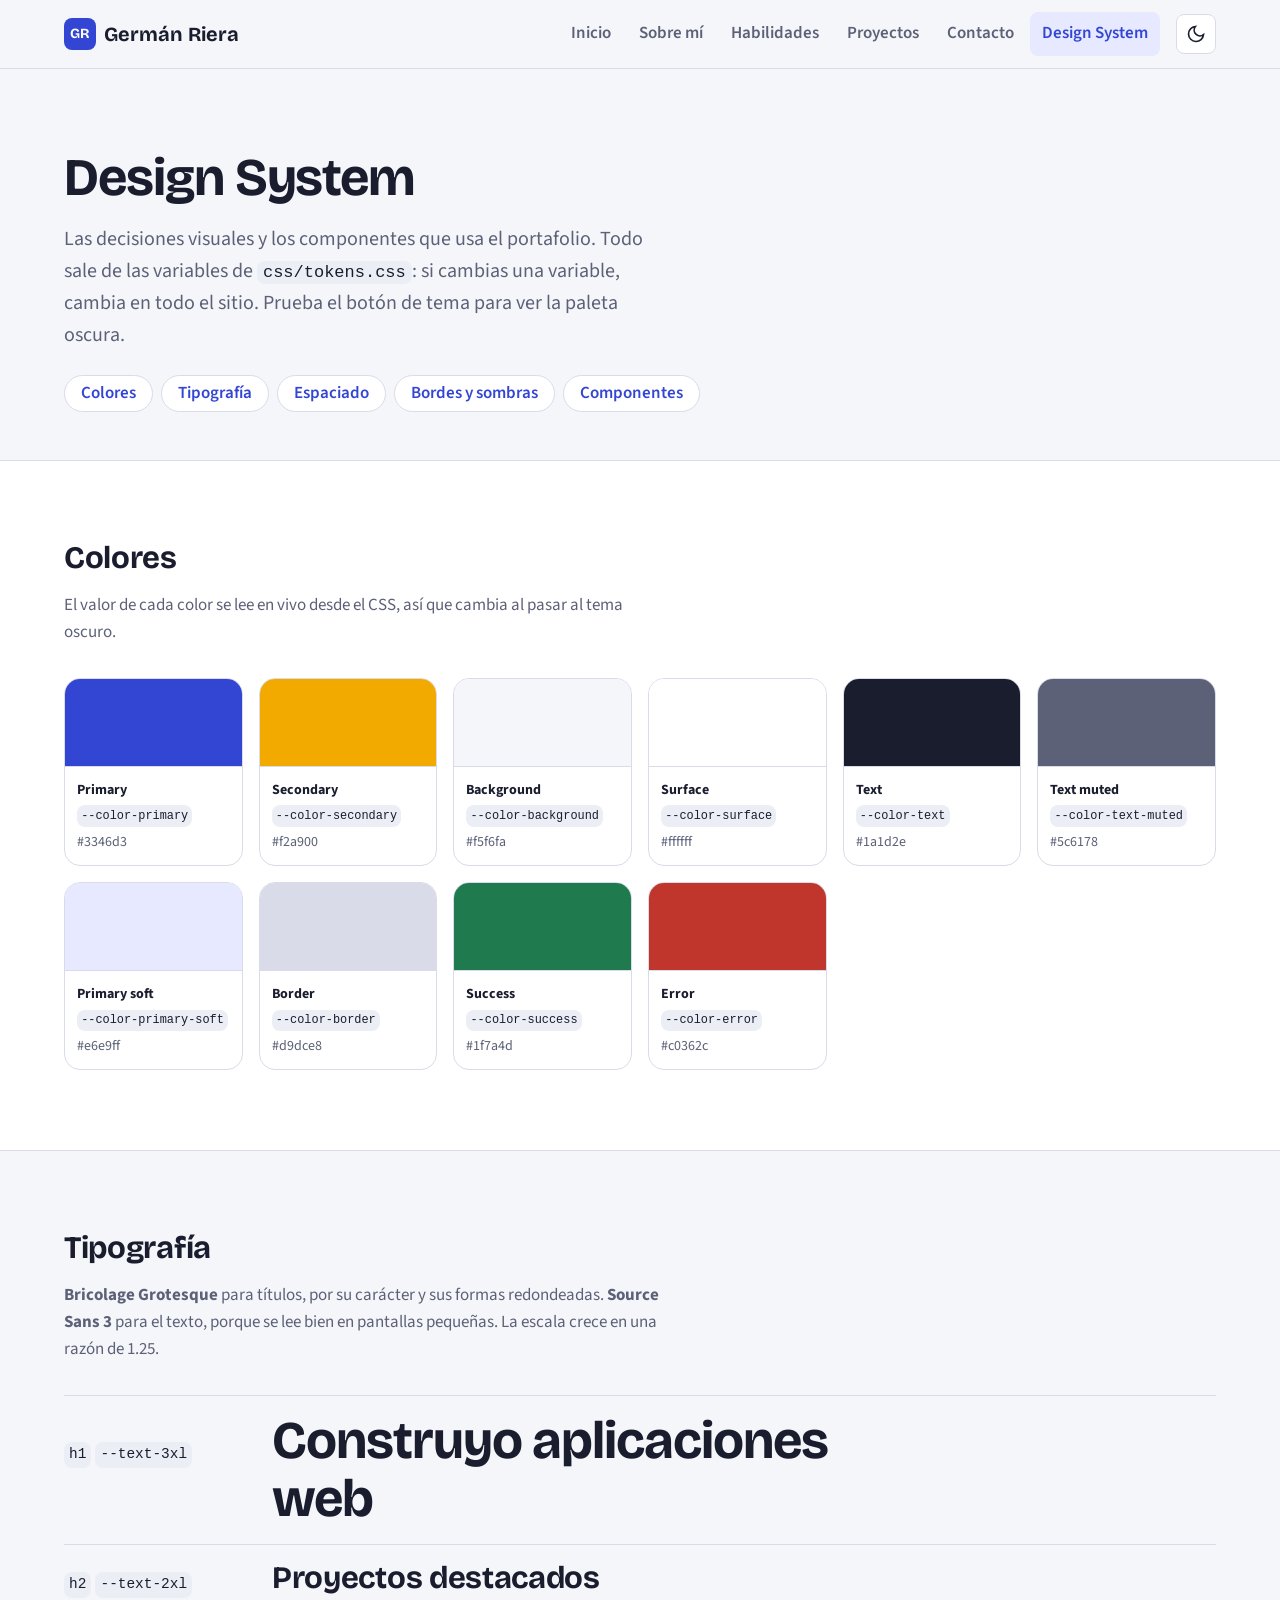
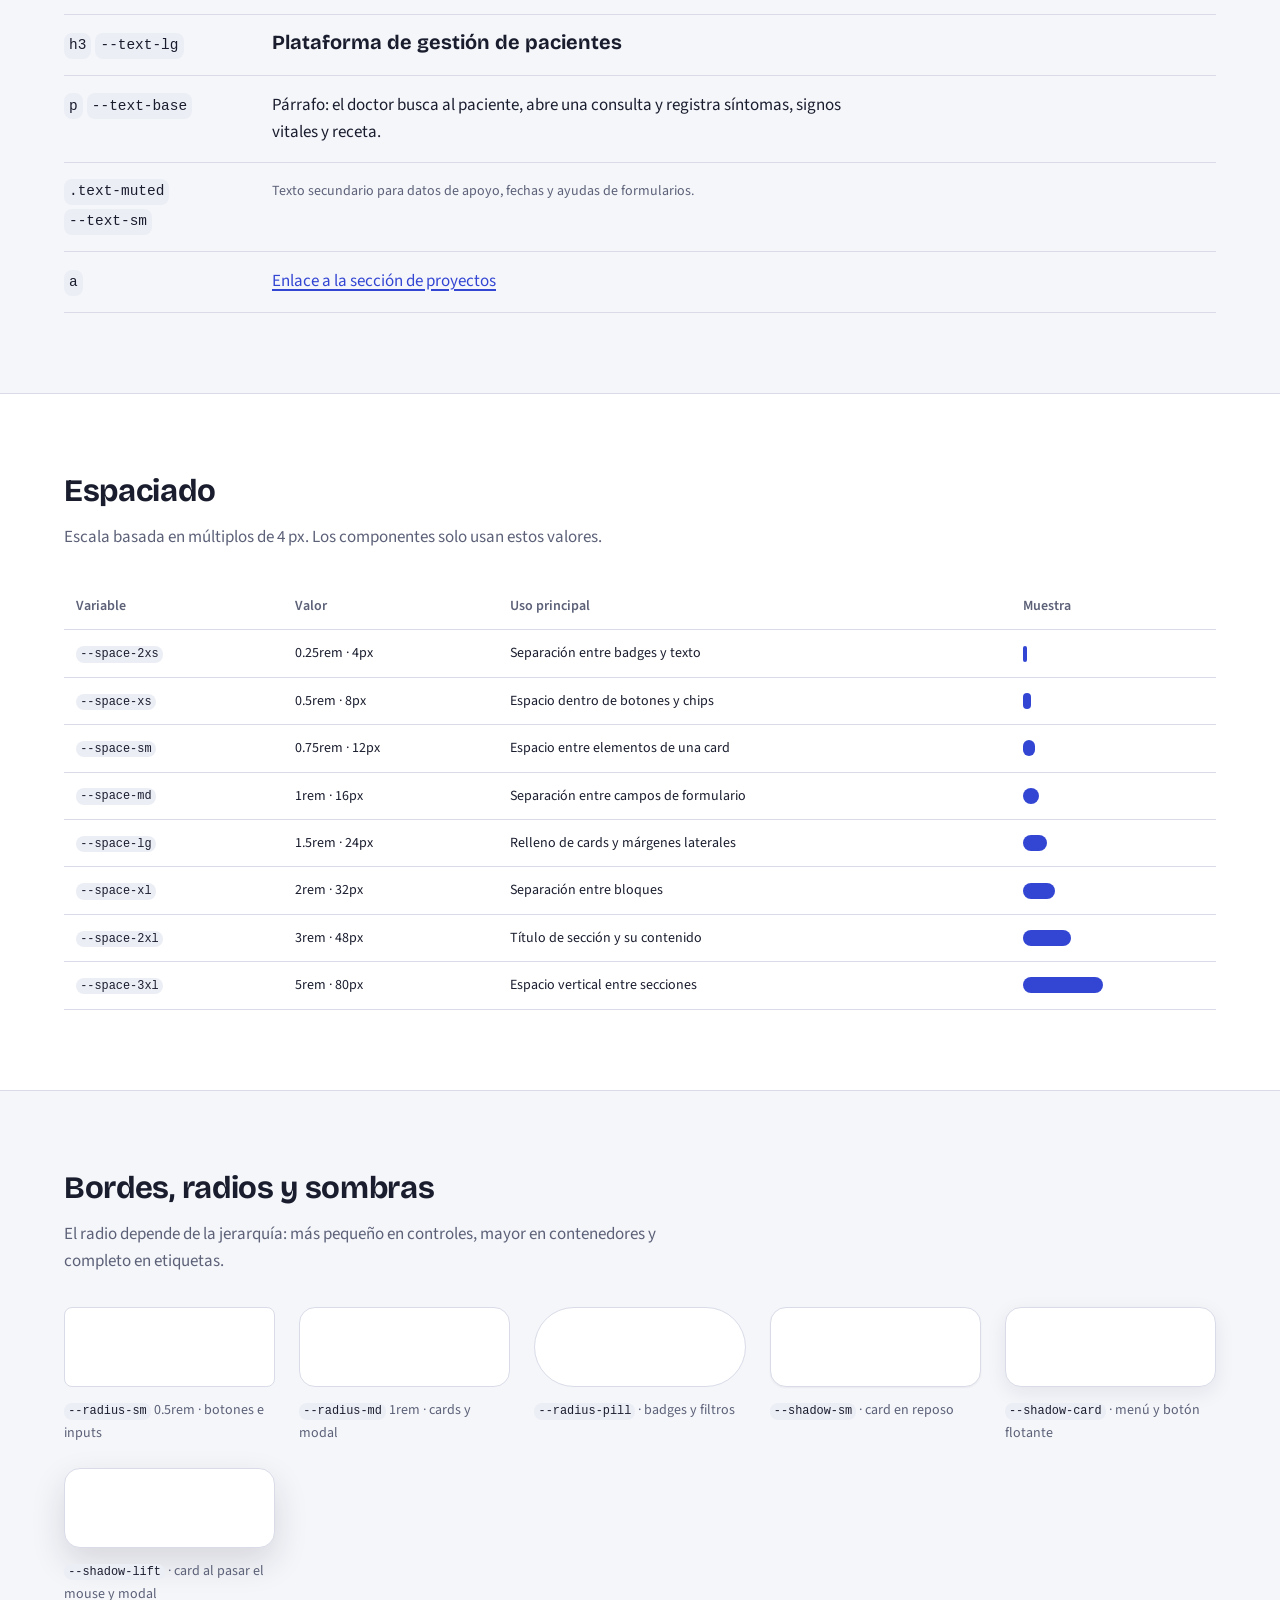
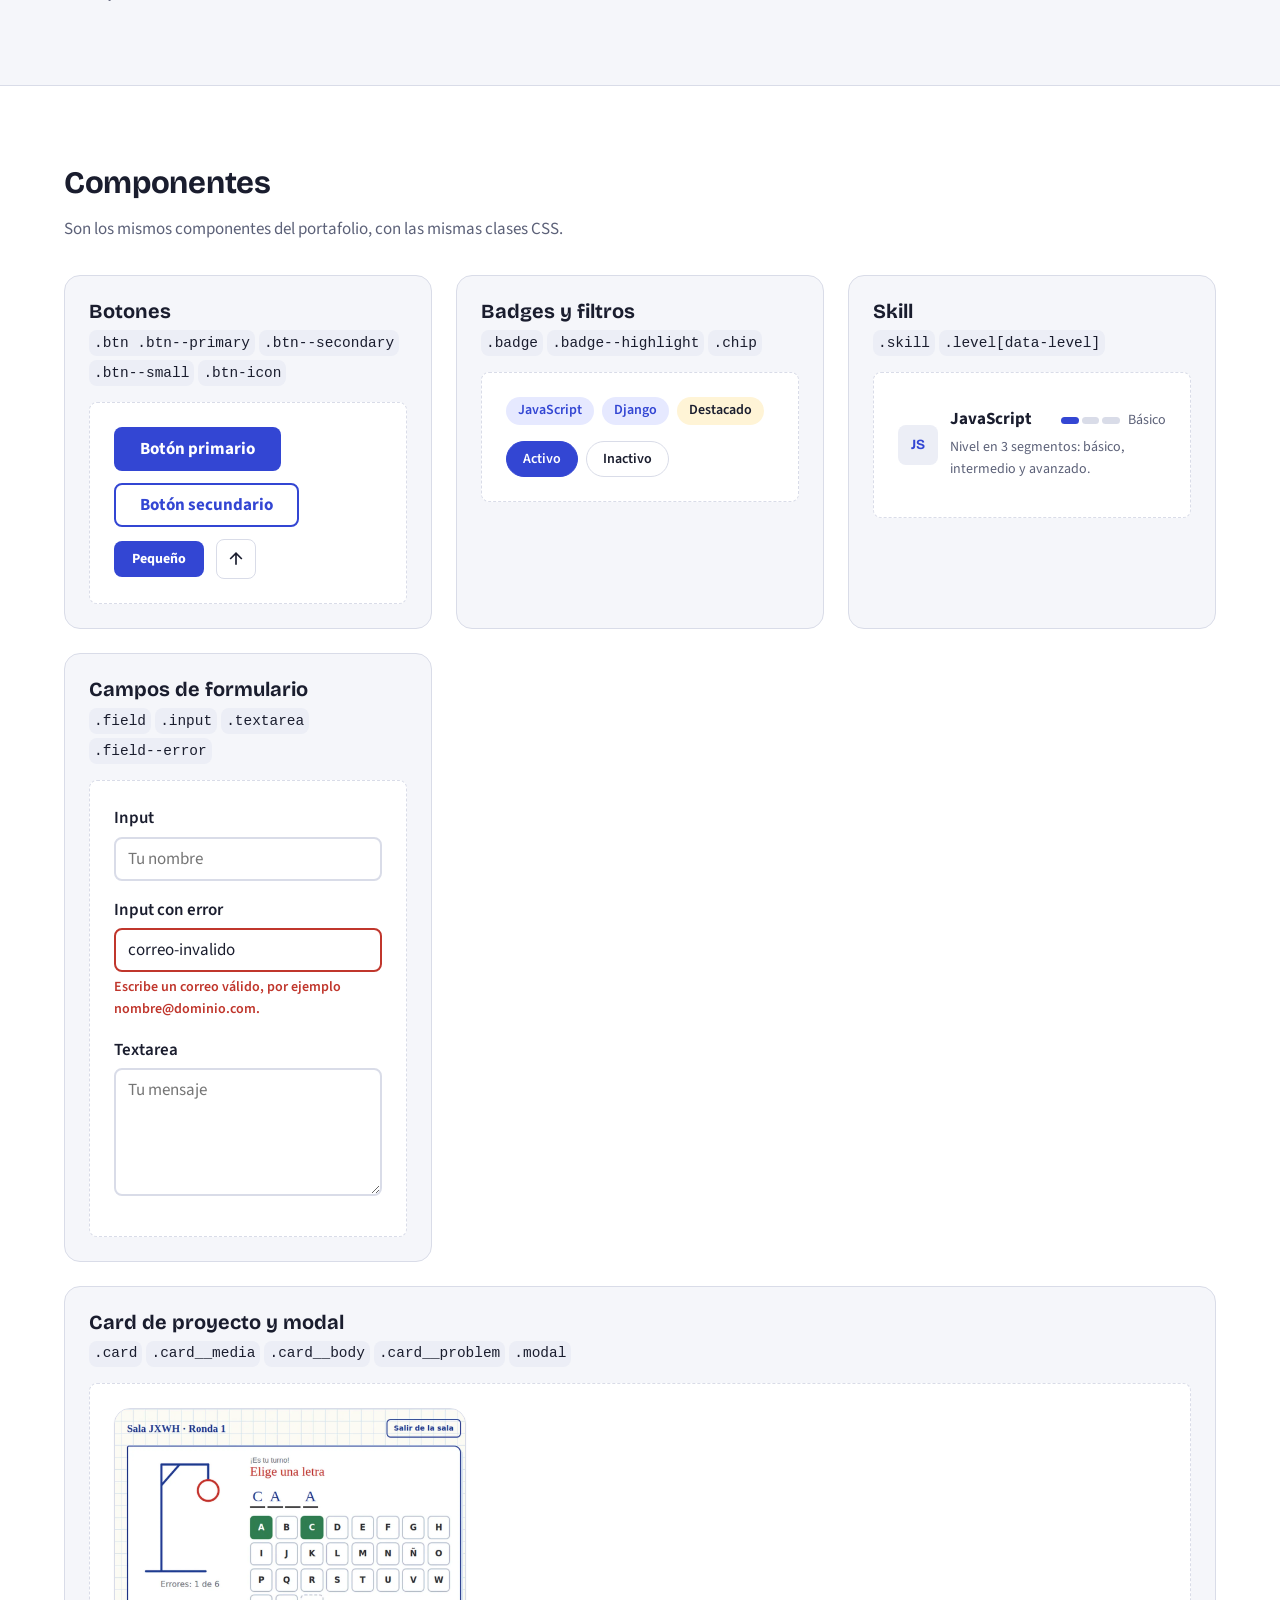
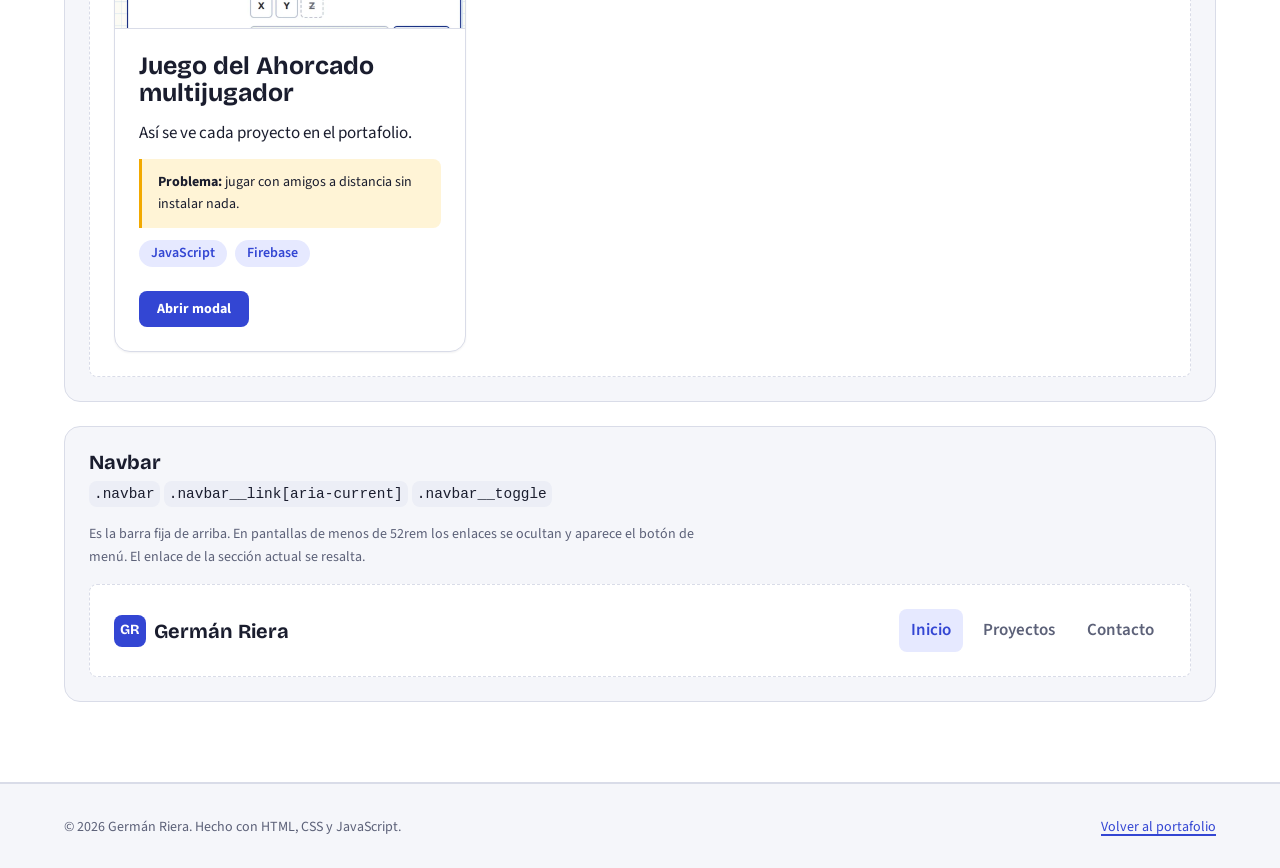
==== design-system.html @ fd22d2c4 "Sube la primera versión del portafolio" ====
<!DOCTYPE html>
<html lang="es">
<head>
  <meta charset="UTF-8">
  <meta name="viewport" content="width=device-width, initial-scale=1">
  <title>Design System · Germán Riera</title>
  <meta name="description" content="Colores, tipografía, espaciados y componentes reutilizables del portafolio de Germán Riera.">
  <link rel="icon" href="assets/img/favicon.svg" type="image/svg+xml">

  <link rel="preconnect" href="https://fonts.googleapis.com">
  <link rel="preconnect" href="https://fonts.gstatic.com" crossorigin>
  <link href="https://fonts.googleapis.com/css2?family=Bricolage+Grotesque:opsz,wght@12..96,600;12..96,700&family=Source+Sans+3:wght@400;600;700&display=swap" rel="stylesheet">

  <link rel="stylesheet" href="css/tokens.css">
  <link rel="stylesheet" href="css/base.css">
  <link rel="stylesheet" href="css/components.css">
  <link rel="stylesheet" href="css/layout.css">
  <link rel="stylesheet" href="css/design-system.css">

  <script src="js/tema-inicial.js"></script>
  <script src="js/tema.js" defer></script>
  <script src="js/navegacion.js" defer></script>
  <script src="js/proyectos.js" defer></script>
  <script src="js/design-system.js" defer></script>
</head>
<body>
  <a class="skip-link" href="#contenido">Saltar al contenido</a>

  <header class="navbar">
    <nav class="navbar__inner container" aria-label="Principal">
      <a class="navbar__brand" href="index.html">
        <span class="navbar__brand-mark" aria-hidden="true">GR</span>
        Germán Riera
      </a>

      <ul class="navbar__links" id="menu-principal">
        <li><a class="navbar__link" href="index.html#inicio">Inicio</a></li>
        <li><a class="navbar__link" href="index.html#sobre-mi">Sobre mí</a></li>
        <li><a class="navbar__link" href="index.html#habilidades">Habilidades</a></li>
        <li><a class="navbar__link" href="index.html#proyectos">Proyectos</a></li>
        <li><a class="navbar__link" href="index.html#contacto">Contacto</a></li>
        <li><a class="navbar__link" href="design-system.html" aria-current="page">Design System</a></li>
      </ul>

      <button class="btn-icon theme-toggle" type="button" aria-label="Cambiar a tema oscuro" data-theme-toggle>
        <svg class="icon-moon" viewBox="0 0 24 24" fill="none" stroke="currentColor" stroke-width="2" aria-hidden="true"><path d="M21 12.8A9 9 0 1 1 11.2 3a7 7 0 0 0 9.8 9.8z"/></svg>
        <svg class="icon-sun" viewBox="0 0 24 24" fill="none" stroke="currentColor" stroke-width="2" aria-hidden="true"><circle cx="12" cy="12" r="4"/><path d="M12 2v2M12 20v2M4.9 4.9l1.4 1.4M17.7 17.7l1.4 1.4M2 12h2M20 12h2M4.9 19.1l1.4-1.4M17.7 6.3l1.4-1.4"/></svg>
      </button>

      <button class="btn-icon navbar__toggle" type="button" aria-label="Abrir menú" aria-expanded="false" aria-controls="menu-principal" data-menu-toggle>
        <svg viewBox="0 0 24 24" fill="none" stroke="currentColor" stroke-width="2" aria-hidden="true"><path d="M4 7h16M4 12h16M4 17h16"/></svg>
      </button>
    </nav>
  </header>

  <main id="contenido">
    <section class="section ds-intro" aria-labelledby="titulo-ds">
      <div class="container">
        <h1 id="titulo-ds">Design System</h1>
        <p class="hero__intro">
          Las decisiones visuales y los componentes que usa el portafolio. Todo sale de las
          variables de <code>css/tokens.css</code>: si cambias una variable, cambia en todo el sitio.
          Prueba el botón de tema para ver la paleta oscura.
        </p>
        <nav class="ds-toc" aria-label="Contenido de esta página">
          <a href="#colores">Colores</a>
          <a href="#tipografia">Tipografía</a>
          <a href="#espaciado">Espaciado</a>
          <a href="#bordes">Bordes y sombras</a>
          <a href="#componentes">Componentes</a>
        </nav>
      </div>
    </section>

    <!-- ================= Colores ================= -->
    <section class="section section--alt" id="colores" aria-labelledby="titulo-colores">
      <div class="container">
        <h2 id="titulo-colores">Colores</h2>
        <p class="text-muted">El valor de cada color se lee en vivo desde el CSS, así que cambia al pasar al tema oscuro.</p>

        <div class="swatches">
          <figure class="swatch"><div class="swatch__color" style="--swatch: var(--color-primary)"></div>
            <figcaption><strong>Primary</strong><code>--color-primary</code><span data-token="--color-primary">#3346d3</span></figcaption></figure>
          <figure class="swatch"><div class="swatch__color" style="--swatch: var(--color-secondary)"></div>
            <figcaption><strong>Secondary</strong><code>--color-secondary</code><span data-token="--color-secondary">#f2a900</span></figcaption></figure>
          <figure class="swatch"><div class="swatch__color" style="--swatch: var(--color-background)"></div>
            <figcaption><strong>Background</strong><code>--color-background</code><span data-token="--color-background">#f5f6fa</span></figcaption></figure>
          <figure class="swatch"><div class="swatch__color" style="--swatch: var(--color-surface)"></div>
            <figcaption><strong>Surface</strong><code>--color-surface</code><span data-token="--color-surface">#ffffff</span></figcaption></figure>
          <figure class="swatch"><div class="swatch__color" style="--swatch: var(--color-text)"></div>
            <figcaption><strong>Text</strong><code>--color-text</code><span data-token="--color-text">#1a1d2e</span></figcaption></figure>
          <figure class="swatch"><div class="swatch__color" style="--swatch: var(--color-text-muted)"></div>
            <figcaption><strong>Text muted</strong><code>--color-text-muted</code><span data-token="--color-text-muted">#5c6178</span></figcaption></figure>
          <figure class="swatch"><div class="swatch__color" style="--swatch: var(--color-primary-soft)"></div>
            <figcaption><strong>Primary soft</strong><code>--color-primary-soft</code><span data-token="--color-primary-soft">#e6e9ff</span></figcaption></figure>
          <figure class="swatch"><div class="swatch__color" style="--swatch: var(--color-border)"></div>
            <figcaption><strong>Border</strong><code>--color-border</code><span data-token="--color-border">#d9dce8</span></figcaption></figure>
          <figure class="swatch"><div class="swatch__color" style="--swatch: var(--color-success)"></div>
            <figcaption><strong>Success</strong><code>--color-success</code><span data-token="--color-success">#1f7a4d</span></figcaption></figure>
          <figure class="swatch"><div class="swatch__color" style="--swatch: var(--color-error)"></div>
            <figcaption><strong>Error</strong><code>--color-error</code><span data-token="--color-error">#c0362c</span></figcaption></figure>
        </div>
      </div>
    </section>

    <!-- ================= Tipografía ================= -->
    <section class="section" id="tipografia" aria-labelledby="titulo-tipografia">
      <div class="container">
        <h2 id="titulo-tipografia">Tipografía</h2>
        <p class="text-muted">
          <strong>Bricolage Grotesque</strong> para títulos, por su carácter y sus formas redondeadas.
          <strong>Source Sans 3</strong> para el texto, porque se lee bien en pantallas pequeñas.
          La escala crece en una razón de 1.25.
        </p>

        <div class="type-specimens">
          <div class="type-row">
            <span class="type-row__meta"><code>h1</code> <code>--text-3xl</code></span>
            <p class="type-sample type-sample--h1">Construyo aplicaciones web</p>
          </div>
          <div class="type-row">
            <span class="type-row__meta"><code>h2</code> <code>--text-2xl</code></span>
            <p class="type-sample type-sample--h2">Proyectos destacados</p>
          </div>
          <div class="type-row">
            <span class="type-row__meta"><code>h3</code> <code>--text-lg</code></span>
            <p class="type-sample type-sample--h3">Plataforma de gestión de pacientes</p>
          </div>
          <div class="type-row">
            <span class="type-row__meta"><code>p</code> <code>--text-base</code></span>
            <p>Párrafo: el doctor busca al paciente, abre una consulta y registra síntomas, signos vitales y receta.</p>
          </div>
          <div class="type-row">
            <span class="type-row__meta"><code>.text-muted</code> <code>--text-sm</code></span>
            <p class="text-muted text-small">Texto secundario para datos de apoyo, fechas y ayudas de formularios.</p>
          </div>
          <div class="type-row">
            <span class="type-row__meta"><code>a</code></span>
            <p><a href="index.html#proyectos">Enlace a la sección de proyectos</a></p>
          </div>
        </div>
      </div>
    </section>

    <!-- ================= Espaciado ================= -->
    <section class="section section--alt" id="espaciado" aria-labelledby="titulo-espaciado">
      <div class="container">
        <h2 id="titulo-espaciado">Espaciado</h2>
        <p class="text-muted">Escala basada en múltiplos de 4 px. Los componentes solo usan estos valores.</p>

        <table class="space-table">
          <caption class="sr-only">Escala de espaciados</caption>
          <thead>
            <tr><th scope="col">Variable</th><th scope="col">Valor</th><th scope="col">Uso principal</th><th scope="col">Muestra</th></tr>
          </thead>
          <tbody>
            <tr><td><code>--space-2xs</code></td><td>0.25rem · 4px</td><td>Separación entre badges y texto</td><td><span class="space-bar" style="--size: var(--space-2xs)"></span></td></tr>
            <tr><td><code>--space-xs</code></td><td>0.5rem · 8px</td><td>Espacio dentro de botones y chips</td><td><span class="space-bar" style="--size: var(--space-xs)"></span></td></tr>
            <tr><td><code>--space-sm</code></td><td>0.75rem · 12px</td><td>Espacio entre elementos de una card</td><td><span class="space-bar" style="--size: var(--space-sm)"></span></td></tr>
            <tr><td><code>--space-md</code></td><td>1rem · 16px</td><td>Separación entre campos de formulario</td><td><span class="space-bar" style="--size: var(--space-md)"></span></td></tr>
            <tr><td><code>--space-lg</code></td><td>1.5rem · 24px</td><td>Relleno de cards y márgenes laterales</td><td><span class="space-bar" style="--size: var(--space-lg)"></span></td></tr>
            <tr><td><code>--space-xl</code></td><td>2rem · 32px</td><td>Separación entre bloques</td><td><span class="space-bar" style="--size: var(--space-xl)"></span></td></tr>
            <tr><td><code>--space-2xl</code></td><td>3rem · 48px</td><td>Título de sección y su contenido</td><td><span class="space-bar" style="--size: var(--space-2xl)"></span></td></tr>
            <tr><td><code>--space-3xl</code></td><td>5rem · 80px</td><td>Espacio vertical entre secciones</td><td><span class="space-bar" style="--size: var(--space-3xl)"></span></td></tr>
          </tbody>
        </table>
      </div>
    </section>

    <!-- ================= Bordes y sombras ================= -->
    <section class="section" id="bordes" aria-labelledby="titulo-bordes">
      <div class="container">
        <h2 id="titulo-bordes">Bordes, radios y sombras</h2>
        <p class="text-muted">El radio depende de la jerarquía: más pequeño en controles, mayor en contenedores y completo en etiquetas.</p>
        <div class="token-demos">
          <figure class="token-demo"><div class="token-demo__box" style="border-radius: var(--radius-sm)"></div><figcaption><code>--radius-sm</code> 0.5rem · botones e inputs</figcaption></figure>
          <figure class="token-demo"><div class="token-demo__box" style="border-radius: var(--radius-md)"></div><figcaption><code>--radius-md</code> 1rem · cards y modal</figcaption></figure>
          <figure class="token-demo"><div class="token-demo__box" style="border-radius: var(--radius-pill)"></div><figcaption><code>--radius-pill</code> · badges y filtros</figcaption></figure>
          <figure class="token-demo"><div class="token-demo__box" style="box-shadow: var(--shadow-sm)"></div><figcaption><code>--shadow-sm</code> · card en reposo</figcaption></figure>
          <figure class="token-demo"><div class="token-demo__box" style="box-shadow: var(--shadow-card)"></div><figcaption><code>--shadow-card</code> · menú y botón flotante</figcaption></figure>
          <figure class="token-demo"><div class="token-demo__box" style="box-shadow: var(--shadow-lift)"></div><figcaption><code>--shadow-lift</code> · card al pasar el mouse y modal</figcaption></figure>
        </div>
      </div>
    </section>

    <!-- ================= Componentes ================= -->
    <section class="section section--alt" id="componentes" aria-labelledby="titulo-componentes">
      <div class="container">
        <h2 id="titulo-componentes">Componentes</h2>
        <p class="text-muted">Son los mismos componentes del portafolio, con las mismas clases CSS.</p>

        <div class="component-grid">
          <article class="component">
            <h3>Botones</h3>
            <p class="component__classes"><code>.btn .btn--primary</code> <code>.btn--secondary</code> <code>.btn--small</code> <code>.btn-icon</code></p>
            <div class="component__demo row-demo">
              <button class="btn btn--primary" type="button">Botón primario</button>
              <button class="btn btn--secondary" type="button">Botón secundario</button>
              <button class="btn btn--primary btn--small" type="button">Pequeño</button>
              <button class="btn-icon" type="button" aria-label="Botón de ícono de ejemplo">
                <svg viewBox="0 0 24 24" fill="none" stroke="currentColor" stroke-width="2" aria-hidden="true"><path d="M12 19V5M5 12l7-7 7 7"/></svg>
              </button>
            </div>
          </article>

          <article class="component">
            <h3>Badges y filtros</h3>
            <p class="component__classes"><code>.badge</code> <code>.badge--highlight</code> <code>.chip</code></p>
            <div class="component__demo">
              <ul class="badge-list">
                <li class="badge">JavaScript</li>
                <li class="badge">Django</li>
                <li class="badge badge--highlight">Destacado</li>
              </ul>
              <div class="filters ds-filters">
                <button class="chip" type="button" aria-pressed="true">Activo</button>
                <button class="chip" type="button" aria-pressed="false">Inactivo</button>
              </div>
            </div>
          </article>

          <article class="component">
            <h3>Skill</h3>
            <p class="component__classes"><code>.skill</code> <code>.level[data-level]</code></p>
            <div class="component__demo">
              <ul class="skills__list">
                <li class="skill">
                  <span class="skill__icon" aria-hidden="true">JS</span>
                  <div class="skill__header">
                    <h4 class="skill__name">JavaScript</h4>
                    <span class="level" data-level="1"><span class="level__bar" aria-hidden="true"><span></span><span></span><span></span></span>Básico</span>
                  </div>
                  <p class="skill__description">Nivel en 3 segmentos: básico, intermedio y avanzado.</p>
                </li>
              </ul>
            </div>
          </article>

          <article class="component">
            <h3>Campos de formulario</h3>
            <p class="component__classes"><code>.field</code> <code>.input</code> <code>.textarea</code> <code>.field--error</code></p>
            <div class="component__demo">
              <div class="field">
                <label class="field__label" for="demo-input">Input</label>
                <input class="input" id="demo-input" type="text" placeholder="Tu nombre">
              </div>
              <div class="field field--error">
                <label class="field__label" for="demo-error">Input con error</label>
                <input class="input" id="demo-error" type="email" value="correo-invalido" aria-invalid="true" aria-describedby="demo-error-msg">
                <span class="field__error" id="demo-error-msg">Escribe un correo válido, por ejemplo nombre@dominio.com.</span>
              </div>
              <div class="field">
                <label class="field__label" for="demo-textarea">Textarea</label>
                <textarea class="textarea" id="demo-textarea" placeholder="Tu mensaje"></textarea>
              </div>
            </div>
          </article>

          <article class="component component--wide">
            <h3>Card de proyecto y modal</h3>
            <p class="component__classes"><code>.card</code> <code>.card__media</code> <code>.card__body</code> <code>.card__problem</code> <code>.modal</code></p>
            <div class="component__demo ds-card-demo">
              <article class="card" data-tech="html css javascript">
                <figure class="card__media">
                  <img src="assets/img/proyecto-ahorcado.webp" alt="Partida del juego del ahorcado" width="1200" height="750" loading="lazy">
                </figure>
                <div class="card__body">
                  <h4 class="card__title">Juego del Ahorcado multijugador</h4>
                  <p class="card__text">Así se ve cada proyecto en el portafolio.</p>
                  <p class="card__problem"><strong>Problema:</strong> jugar con amigos a distancia sin instalar nada.</p>
                  <ul class="badge-list" aria-label="Tecnologías">
                    <li class="badge">JavaScript</li>
                    <li class="badge">Firebase</li>
                  </ul>
                  <div class="card__actions">
                    <button class="btn btn--primary btn--small" type="button" data-open-project>Abrir modal</button>
                  </div>
                </div>
                <template class="card__detail">
                  <p>Este es el componente <code>.modal</code>. Se cierra con el botón, con la tecla Escape o haciendo clic fuera.</p>
                </template>
              </article>
            </div>
          </article>

          <article class="component component--wide">
            <h3>Navbar</h3>
            <p class="component__classes"><code>.navbar</code> <code>.navbar__link[aria-current]</code> <code>.navbar__toggle</code></p>
            <p class="text-muted text-small">Es la barra fija de arriba. En pantallas de menos de 52rem los enlaces se ocultan y aparece el botón de menú. El enlace de la sección actual se resalta.</p>
            <div class="component__demo ds-navbar-demo" aria-hidden="true">
              <div class="navbar__inner">
                <span class="navbar__brand"><span class="navbar__brand-mark">GR</span> Germán Riera</span>
                <span class="navbar__link" aria-current="true">Inicio</span>
                <span class="navbar__link">Proyectos</span>
                <span class="navbar__link">Contacto</span>
              </div>
            </div>
          </article>
        </div>
      </div>
    </section>
  </main>

  <footer class="footer">
    <div class="footer__inner container">
      <p>© <span data-year>2026</span> Germán Riera. Hecho con HTML, CSS y JavaScript.</p>
      <p><a href="index.html">Volver al portafolio</a></p>
    </div>
  </footer>

  <dialog class="modal" aria-labelledby="modal-titulo" data-project-modal>
    <header class="modal__header">
      <h3 class="modal__title" id="modal-titulo"></h3>
      <button class="btn-icon" type="button" aria-label="Cerrar" data-close-modal>
        <svg viewBox="0 0 24 24" fill="none" stroke="currentColor" stroke-width="2" aria-hidden="true"><path d="M6 6l12 12M18 6 6 18"/></svg>
      </button>
    </header>
    <div class="modal__body" data-modal-body></div>
  </dialog>

  <button class="btn-icon back-to-top" type="button" aria-label="Volver al inicio" data-back-to-top>
    <svg viewBox="0 0 24 24" fill="none" stroke="currentColor" stroke-width="2" aria-hidden="true"><path d="M12 19V5M5 12l7-7 7 7"/></svg>
  </button>
</body>
</html>
---- css/tokens.css ----
/* ==========================================================================
   tokens.css — Sistema visual del portafolio
   Todas las decisiones de diseño viven aquí como CSS Custom Properties.
   El resto de archivos CSS SOLO usa estas variables.
   ========================================================================== */

:root {
  /* ---------- Colores: tema claro ---------- */
  --color-primary: #3346d3;          /* azul tinta: enlaces, botones, foco */
  --color-primary-hover: #2636b0;
  --color-primary-soft: #e6e9ff;     /* fondos suaves del color primario */
  --color-secondary: #f2a900;        /* amarillo resaltador: detalles y énfasis */
  --color-secondary-soft: #fff4d6;
  --color-background: #f5f6fa;
  --color-surface: #ffffff;
  --color-surface-alt: #eceef6;
  --color-text: #1a1d2e;
  --color-text-muted: #5c6178;
  --color-border: #d9dce8;
  --color-on-primary: #ffffff;       /* texto sobre el color primario */
  --color-success: #1f7a4d;
  --color-error: #c0362c;

  /* ---------- Tipografía ---------- */
  --font-display: "Bricolage Grotesque", "Segoe UI", system-ui, sans-serif;
  --font-body: "Source Sans 3", "Segoe UI", system-ui, -apple-system, sans-serif;

  /* Escala tipográfica (razón 1.25) */
  --text-sm: 0.875rem;
  --text-base: 1.0625rem;
  --text-lg: 1.25rem;
  --text-xl: 1.5625rem;
  --text-2xl: 1.953rem;
  --text-3xl: clamp(2.2rem, 4vw + 1rem, 3.3rem);
  --text-hero: clamp(2.8rem, 8vw + 0.5rem, 6rem);

  --weight-regular: 400;
  --weight-semibold: 600;
  --weight-bold: 700;
  --leading-tight: 1.1;
  --leading-normal: 1.6;

  /* ---------- Espaciado (escala base 4px) ---------- */
  --space-2xs: 0.25rem;  /*  4px */
  --space-xs: 0.5rem;    /*  8px */
  --space-sm: 0.75rem;   /* 12px */
  --space-md: 1rem;      /* 16px */
  --space-lg: 1.5rem;    /* 24px */
  --space-xl: 2rem;      /* 32px */
  --space-2xl: 3rem;     /* 48px */
  --space-3xl: 5rem;     /* 80px */

  /* ---------- Bordes y radios ---------- */
  --border-width: 1px;
  --border-width-strong: 2px;
  --border: var(--border-width) solid var(--color-border);
  --radius-sm: 0.5rem;   /* botones, inputs */
  --radius-md: 1rem;     /* cards */
  --radius-pill: 999px;  /* badges, filtros */

  /* ---------- Sombras ---------- */
  --shadow-sm: 0 1px 2px rgb(26 29 46 / 0.06);
  --shadow-card: 0 6px 20px rgb(26 29 46 / 0.08);
  --shadow-lift: 0 14px 34px rgb(26 29 46 / 0.14);

  /* ---------- Tamaños ---------- */
  --container-max: 72rem;
  --reading-max: 38rem;          /* ancho cómodo para leer párrafos */
  --header-height: 4.25rem;
  --avatar-size: clamp(11rem, 22vw, 17rem);
  --icon-size: 2.5rem;
  --control-height: 2.75rem;     /* altura mínima táctil de botones e inputs */

  /* ---------- Movimiento ---------- */
  --duration-fast: 150ms;
  --duration-base: 250ms;
  --ease-out: cubic-bezier(0.2, 0.8, 0.2, 1);

  color-scheme: light;
}

/* ---------- Colores: tema oscuro ----------
   Se aplica al elegir "oscuro" con el botón (data-theme="dark"). */
:root[data-theme="dark"] {
  --color-primary: #8f9cff;
  --color-primary-hover: #b0b9ff;
  --color-primary-soft: #232a55;
  --color-secondary: #ffc53d;
  --color-secondary-soft: #3a3016;
  --color-background: #12141f;
  --color-surface: #1b1e2c;
  --color-surface-alt: #242838;
  --color-text: #e8eaf4;
  --color-text-muted: #a3a8c0;
  --color-border: #33384d;
  --color-on-primary: #12141f;
  --color-success: #6fd3a0;
  --color-error: #ff8a80;

  --shadow-sm: 0 1px 2px rgb(0 0 0 / 0.3);
  --shadow-card: 0 6px 20px rgb(0 0 0 / 0.35);
  --shadow-lift: 0 14px 34px rgb(0 0 0 / 0.5);

  color-scheme: dark;
}

/* Quien pide menos movimiento en su sistema no ve animaciones */
@media (prefers-reduced-motion: reduce) {
  :root {
    --duration-fast: 0ms;
    --duration-base: 0ms;
  }
}
---- css/base.css ----
/* ==========================================================================
   base.css — Reset, tipografía y utilidades generales
   ========================================================================== */

*,
*::before,
*::after {
  box-sizing: border-box;
}

html {
  scroll-behavior: smooth;
  scroll-padding-top: calc(var(--header-height) + var(--space-md));
  -webkit-text-size-adjust: 100%;
}

@media (prefers-reduced-motion: reduce) {
  html { scroll-behavior: auto; }
}

body {
  margin: 0;
  min-height: 100vh;
  background: var(--color-background);
  color: var(--color-text);
  font-family: var(--font-body);
  font-size: var(--text-base);
  line-height: var(--leading-normal);
  overflow-x: hidden;
  transition: background-color var(--duration-base), color var(--duration-base);
}

img,
svg {
  display: block;
  max-width: 100%;
  height: auto;
}

/* ---------- Encabezados ---------- */
h1, h2, h3, h4 {
  font-family: var(--font-display);
  font-weight: var(--weight-bold);
  line-height: var(--leading-tight);
  margin: 0 0 var(--space-md);
  text-wrap: balance;
}

h1 { font-size: var(--text-3xl); letter-spacing: -0.02em; }
h2 { font-size: var(--text-2xl); letter-spacing: -0.01em; }
h3 { font-size: var(--text-lg); }
h4 { font-size: var(--text-base); }

p {
  margin: 0 0 var(--space-md);
  max-width: var(--reading-max);
}

/* ---------- Enlaces ---------- */
a {
  color: var(--color-primary);
  text-decoration-thickness: var(--border-width-strong);
  text-underline-offset: 0.2em;
}

a:hover {
  color: var(--color-primary-hover);
}

/* ---------- Foco visible para navegar con teclado ---------- */
:focus-visible {
  outline: 3px solid var(--color-secondary);
  outline-offset: 3px;
  border-radius: var(--radius-sm);
}

/* ---------- Utilidades ---------- */
.container {
  width: min(100% - 2 * var(--space-lg), var(--container-max));
  margin-inline: auto;
}

.text-muted {
  color: var(--color-text-muted);
}

.text-small {
  font-size: var(--text-sm);
}

/* Oculta visualmente pero lo mantiene para lectores de pantalla */
.sr-only {
  position: absolute;
  width: 1px;
  height: 1px;
  padding: 0;
  margin: -1px;
  overflow: hidden;
  clip: rect(0 0 0 0);
  white-space: nowrap;
  border: 0;
}

/* Enlace para saltar directo al contenido con el teclado */
.skip-link {
  position: absolute;
  left: var(--space-md);
  top: -4rem;
  z-index: 100;
  padding: var(--space-xs) var(--space-md);
  background: var(--color-primary);
  color: var(--color-on-primary);
  border-radius: var(--radius-sm);
}

.skip-link:focus {
  top: var(--space-md);
}
---- css/components.css ----
/* ==========================================================================
   components.css — Componentes reutilizables
   Cada componente se documenta en design-system.html.
   ========================================================================== */

/* --------------------------------------------------------------------------
   Navbar
   -------------------------------------------------------------------------- */
.navbar {
  position: sticky;
  top: 0;
  z-index: 50;
  background: color-mix(in srgb, var(--color-background) 88%, transparent);
  backdrop-filter: blur(10px);
  border-bottom: var(--border);
}

.navbar__inner {
  display: flex;
  align-items: center;
  gap: var(--space-md);
  min-height: var(--header-height);
}

.navbar__brand {
  display: inline-flex;
  align-items: center;
  gap: var(--space-xs);
  font-family: var(--font-display);
  font-weight: var(--weight-bold);
  font-size: var(--text-lg);
  color: var(--color-text);
  text-decoration: none;
  margin-right: auto;
}

.navbar__brand-mark {
  display: inline-grid;
  place-items: center;
  width: 2rem;
  height: 2rem;
  border-radius: var(--radius-sm);
  background: var(--color-primary);
  color: var(--color-on-primary);
  font-size: var(--text-sm);
}

.navbar__links {
  display: flex;
  align-items: center;
  gap: var(--space-2xs);
  list-style: none;
  margin: 0;
  padding: 0;
}

.navbar__link {
  display: block;
  padding: var(--space-xs) var(--space-sm);
  border-radius: var(--radius-sm);
  color: var(--color-text-muted);
  font-weight: var(--weight-semibold);
  text-decoration: none;
  transition: color var(--duration-fast), background-color var(--duration-fast);
}

.navbar__link:hover {
  color: var(--color-text);
  background: var(--color-surface-alt);
}

/* Sección o página actual (lo marca js/navegacion.js) */
.navbar__link[aria-current="true"],
.navbar__link[aria-current="page"] {
  color: var(--color-primary);
  background: var(--color-primary-soft);
}

.navbar .navbar__toggle {
  display: none;  /* solo aparece en pantallas pequeñas */
}

/* Menú móvil: debajo de 52rem los enlaces se abren con el botón */
@media (max-width: 52rem) {
  .navbar .navbar__toggle {
    display: inline-grid;
  }

  .navbar__links {
    position: absolute;
    top: var(--header-height);
    left: 0;
    right: 0;
    flex-direction: column;
    align-items: stretch;
    gap: 0;
    padding: var(--space-sm) var(--space-lg) var(--space-lg);
    background: var(--color-surface);
    border-bottom: var(--border);
    box-shadow: var(--shadow-card);
  }

  .navbar__links:not(.is-open) {
    display: none;
  }

  .navbar__link {
    padding: var(--space-sm) var(--space-md);
  }
}

/* --------------------------------------------------------------------------
   Botones
   -------------------------------------------------------------------------- */
.btn {
  display: inline-flex;
  align-items: center;
  justify-content: center;
  gap: var(--space-xs);
  min-height: var(--control-height);
  padding: var(--space-xs) var(--space-lg);
  border: var(--border-width-strong) solid transparent;
  border-radius: var(--radius-sm);
  font-family: var(--font-body);
  font-size: var(--text-base);
  font-weight: var(--weight-bold);
  line-height: 1.2;
  text-decoration: none;
  cursor: pointer;
  transition: background-color var(--duration-fast), color var(--duration-fast),
    border-color var(--duration-fast), transform var(--duration-fast);
}

.btn:active {
  transform: translateY(1px);
}

.btn--primary {
  background: var(--color-primary);
  color: var(--color-on-primary);
}

.btn--primary:hover {
  background: var(--color-primary-hover);
  color: var(--color-on-primary);
}

.btn--secondary {
  background: transparent;
  color: var(--color-primary);
  border-color: var(--color-primary);
}

.btn--secondary:hover {
  background: var(--color-primary-soft);
  color: var(--color-primary);
}

.btn--small {
  min-height: 2.25rem;
  padding: var(--space-2xs) var(--space-md);
  font-size: var(--text-sm);
}

/* Botón cuadrado solo con ícono (tema, menú, volver arriba) */
.btn-icon {
  display: inline-grid;
  place-items: center;
  width: var(--icon-size);
  height: var(--icon-size);
  padding: 0;
  border: var(--border);
  border-radius: var(--radius-sm);
  background: var(--color-surface);
  color: var(--color-text);
  cursor: pointer;
  transition: background-color var(--duration-fast), border-color var(--duration-fast);
}

.btn-icon:hover {
  background: var(--color-surface-alt);
  border-color: var(--color-text-muted);
}

.btn-icon svg {
  width: 1.25rem;
  height: 1.25rem;
}

/* El ícono de sol/luna cambia según el tema */
.theme-toggle .icon-sun { display: none; }
:root[data-theme="dark"] .theme-toggle .icon-sun { display: block; }
:root[data-theme="dark"] .theme-toggle .icon-moon { display: none; }

/* --------------------------------------------------------------------------
   Badge (tecnologías)
   -------------------------------------------------------------------------- */
.badge-list {
  display: flex;
  flex-wrap: wrap;
  gap: var(--space-xs);
  list-style: none;
  margin: 0;
  padding: 0;
}

.badge {
  display: inline-block;
  padding: var(--space-2xs) var(--space-sm);
  border-radius: var(--radius-pill);
  background: var(--color-primary-soft);
  color: var(--color-primary);
  font-size: var(--text-sm);
  font-weight: var(--weight-semibold);
  line-height: 1.4;
}

.badge--highlight {
  background: var(--color-secondary-soft);
  color: var(--color-text);
}

/* --------------------------------------------------------------------------
   Skill: nombre, nivel (3 segmentos) y descripción
   -------------------------------------------------------------------------- */
.skill {
  display: grid;
  grid-template-columns: auto 1fr;
  gap: var(--space-2xs) var(--space-sm);
  align-items: center;
  padding: var(--space-sm) 0;
  border-top: var(--border);
}

.skill:first-child {
  border-top: 0;
}

.skill__icon {
  grid-row: span 2;
  display: grid;
  place-items: center;
  width: var(--icon-size);
  height: var(--icon-size);
  border-radius: var(--radius-sm);
  background: var(--color-surface-alt);
  font-family: var(--font-display);
  font-weight: var(--weight-bold);
  font-size: var(--text-sm);
  color: var(--color-primary);
}

.skill__header {
  display: flex;
  justify-content: space-between;
  align-items: baseline;
  gap: var(--space-sm);
  flex-wrap: wrap;
}

.skill__name {
  margin: 0;
  font-family: var(--font-body);
  font-size: var(--text-base);
  font-weight: var(--weight-bold);
}

.skill__description {
  grid-column: 2;
  margin: 0;
  font-size: var(--text-sm);
  color: var(--color-text-muted);
}

/* Nivel: 3 segmentos. data-level = 1 (básico), 2 (intermedio), 3 (avanzado) */
.level {
  display: inline-flex;
  align-items: center;
  gap: var(--space-xs);
  font-size: var(--text-sm);
  color: var(--color-text-muted);
}

.level__bar {
  display: inline-flex;
  gap: 3px;
}

.level__bar span {
  width: 1.1rem;
  height: 0.4rem;
  border-radius: var(--radius-pill);
  background: var(--color-border);
}

.level[data-level="1"] .level__bar span:nth-child(-n + 1),
.level[data-level="2"] .level__bar span:nth-child(-n + 2),
.level[data-level="3"] .level__bar span:nth-child(-n + 3) {
  background: var(--color-primary);
}

/* --------------------------------------------------------------------------
   Card de proyecto
   -------------------------------------------------------------------------- */
.card {
  display: flex;
  flex-direction: column;
  background: var(--color-surface);
  border: var(--border);
  border-radius: var(--radius-md);
  box-shadow: var(--shadow-sm);
  overflow: hidden;
  transition: box-shadow var(--duration-base), transform var(--duration-base) var(--ease-out);
}

.card:hover {
  box-shadow: var(--shadow-lift);
  transform: translateY(-3px);
}

.card__media {
  margin: 0;
  aspect-ratio: 16 / 10;
  background: var(--color-surface-alt);
  border-bottom: var(--border);
}

.card__media img {
  width: 100%;
  height: 100%;
  object-fit: cover;
  object-position: top left;
}

.card__body {
  display: flex;
  flex-direction: column;
  gap: var(--space-sm);
  flex: 1;
  padding: var(--space-lg);
}

.card__title {
  margin: 0;
  font-size: var(--text-xl);
}

.card__text {
  margin: 0;
}

.card__problem {
  margin: 0;
  padding: var(--space-sm) var(--space-md);
  border-left: 3px solid var(--color-secondary);
  background: var(--color-secondary-soft);
  border-radius: 0 var(--radius-sm) var(--radius-sm) 0;
  font-size: var(--text-sm);
}

.card__actions {
  display: flex;
  flex-wrap: wrap;
  gap: var(--space-xs);
  margin-top: auto;
  padding-top: var(--space-sm);
}

/* Estado oculto por el filtro de proyectos */
.card[hidden] {
  display: none;
}

/* --------------------------------------------------------------------------
   Filtros (chips)
   -------------------------------------------------------------------------- */
.filters {
  display: flex;
  flex-wrap: wrap;
  gap: var(--space-xs);
  margin-bottom: var(--space-lg);
}

.chip {
  min-height: 2.25rem;
  padding: var(--space-2xs) var(--space-md);
  border: var(--border);
  border-radius: var(--radius-pill);
  background: var(--color-surface);
  color: var(--color-text);
  font-family: var(--font-body);
  font-size: var(--text-sm);
  font-weight: var(--weight-semibold);
  cursor: pointer;
  transition: background-color var(--duration-fast), border-color var(--duration-fast);
}

.chip:hover {
  border-color: var(--color-primary);
}

.chip[aria-pressed="true"] {
  background: var(--color-primary);
  border-color: var(--color-primary);
  color: var(--color-on-primary);
}

/* --------------------------------------------------------------------------
   Campos de formulario
   -------------------------------------------------------------------------- */
.field {
  display: flex;
  flex-direction: column;
  gap: var(--space-2xs);
  margin-bottom: var(--space-md);
}

.field__label {
  font-weight: var(--weight-semibold);
}

.field__hint {
  font-size: var(--text-sm);
  color: var(--color-text-muted);
}

.input,
.textarea {
  width: 100%;
  min-height: var(--control-height);
  padding: var(--space-xs) var(--space-sm);
  border: var(--border-width-strong) solid var(--color-border);
  border-radius: var(--radius-sm);
  background: var(--color-surface);
  color: var(--color-text);
  font-family: var(--font-body);
  font-size: var(--text-base);
  transition: border-color var(--duration-fast);
}

.textarea {
  min-height: 8rem;
  resize: vertical;
}

.input:focus,
.textarea:focus {
  border-color: var(--color-primary);
  outline: none;
  box-shadow: 0 0 0 3px var(--color-primary-soft);
}

.field--error .input,
.field--error .textarea {
  border-color: var(--color-error);
}

.field__error {
  min-height: 1.25em;
  font-size: var(--text-sm);
  font-weight: var(--weight-semibold);
  color: var(--color-error);
}

.form-status {
  margin: var(--space-md) 0 0;
  font-weight: var(--weight-semibold);
}

.form-status--success { color: var(--color-success); }
.form-status--error { color: var(--color-error); }

/* --------------------------------------------------------------------------
   Modal (usa el elemento <dialog>)
   -------------------------------------------------------------------------- */
.modal {
  width: min(100% - 2 * var(--space-md), 44rem);
  max-height: calc(100vh - 2 * var(--space-xl));
  padding: 0;
  border: var(--border);
  border-radius: var(--radius-md);
  background: var(--color-surface);
  color: var(--color-text);
  box-shadow: var(--shadow-lift);
}

.modal::backdrop {
  background: rgb(18 20 31 / 0.6);
}

.modal[open] {
  animation: modal-in var(--duration-base) var(--ease-out);
}

@keyframes modal-in {
  from { opacity: 0; transform: translateY(12px) scale(0.98); }
  to { opacity: 1; transform: none; }
}

.modal__header {
  position: sticky;
  top: 0;
  display: flex;
  justify-content: space-between;
  align-items: flex-start;
  gap: var(--space-md);
  padding: var(--space-lg) var(--space-lg) var(--space-md);
  background: var(--color-surface);
  border-bottom: var(--border);
}

.modal__title {
  margin: 0;
  font-size: var(--text-xl);
}

.modal__body {
  padding: var(--space-lg);
}

.modal__body img {
  border-radius: var(--radius-sm);
  border: var(--border);
  margin-bottom: var(--space-lg);
}

.modal__body h4 {
  margin-top: var(--space-lg);
  margin-bottom: var(--space-xs);
}

.modal__body ul {
  margin: 0;
  padding-left: var(--space-lg);
}

/* --------------------------------------------------------------------------
   Botón volver arriba
   -------------------------------------------------------------------------- */
.back-to-top {
  position: fixed;
  right: var(--space-lg);
  bottom: var(--space-lg);
  z-index: 40;
  box-shadow: var(--shadow-card);
  opacity: 0;
  visibility: hidden;
  transform: translateY(8px);
  transition: opacity var(--duration-base), transform var(--duration-base), visibility var(--duration-base);
}

.back-to-top.is-visible {
  opacity: 1;
  visibility: visible;
  transform: none;
}

/* --------------------------------------------------------------------------
   Avatar
   -------------------------------------------------------------------------- */
.avatar {
  margin: 0;
  justify-self: center;
}

.avatar__image {
  width: var(--avatar-size);
  height: var(--avatar-size);
  border-radius: 50%;
  object-fit: cover;
  border: 6px solid var(--color-surface);
  box-shadow: var(--shadow-card), 0 0 0 var(--border-width-strong) var(--color-secondary);
}

.avatar__caption {
  margin-top: var(--space-sm);
  text-align: center;
  font-size: var(--text-sm);
  color: var(--color-text-muted);
}
---- css/layout.css ----
/* ==========================================================================
   layout.css — Distribución de cada sección de la página
   ========================================================================== */

/* ---------- Secciones ---------- */
.section {
  padding-block: var(--space-3xl);
}

.section--alt {
  background: var(--color-surface);
  border-block: var(--border);
}

.section__header {
  margin-bottom: var(--space-2xl);
}

.section__header p {
  color: var(--color-text-muted);
  font-size: var(--text-lg);
}

/* ---------- Hero / Inicio ---------- */
.hero {
  padding-block: var(--space-3xl) var(--space-2xl);
}

.hero__grid {
  display: grid;
  grid-template-columns: 1fr auto;
  gap: var(--space-2xl);
  align-items: center;
}

.hero__greeting {
  margin: 0 0 var(--space-sm);
  font-size: var(--text-lg);
  color: var(--color-text-muted);
}

/* El nombre aparece letra por letra sobre sus guiones, como en el ahorcado */
.hero__name {
  font-size: var(--text-hero);
  line-height: 1;
  letter-spacing: -0.03em;
  margin-bottom: var(--space-lg);
}

.name-word {
  display: inline-flex;
  gap: 0.06em;
  margin-right: 0.3em;
  white-space: nowrap;
}

.name-slot {
  display: inline-block;
  min-width: 0.55em;
  padding-bottom: 0.04em;
  text-align: center;
  border-bottom: 0.07em solid var(--color-secondary);
}

.name-slot__letter {
  display: inline-block;
  opacity: 0;
  transform: translateY(-0.3em);
  transition: opacity 280ms var(--ease-out), transform 280ms var(--ease-out);
}

.name-slot.is-revealed .name-slot__letter {
  opacity: 1;
  transform: none;
}

.hero__role {
  font-family: var(--font-display);
  font-size: var(--text-xl);
  font-weight: var(--weight-semibold);
  margin-bottom: var(--space-sm);
}

.hero__intro {
  font-size: var(--text-lg);
  color: var(--color-text-muted);
}

.hero__actions {
  display: flex;
  flex-wrap: wrap;
  gap: var(--space-sm);
  margin-top: var(--space-xl);
}

/* ---------- Sobre mí ---------- */
.about__grid {
  display: grid;
  grid-template-columns: minmax(0, 1.4fr) minmax(0, 1fr);
  gap: var(--space-2xl);
  align-items: start;
}

.about__text p {
  font-size: var(--text-lg);
}

.about__aside {
  padding: var(--space-lg);
  border-radius: var(--radius-md);
  background: var(--color-background);
  border: var(--border);
}

.about__aside h3 {
  margin-bottom: var(--space-sm);
}

.about__aside h3:not(:first-child) {
  margin-top: var(--space-xl);
}

/* Línea de tiempo de formación (sí es una secuencia) */
.timeline {
  list-style: none;
  margin: 0;
  padding: 0;
}

.timeline__item {
  position: relative;
  padding: 0 0 var(--space-md) var(--space-lg);
  border-left: var(--border-width-strong) solid var(--color-border);
}

.timeline__item:last-child {
  padding-bottom: 0;
}

.timeline__item::before {
  content: "";
  position: absolute;
  left: calc(-1 * var(--space-xs) / 2 - 1px);
  top: 0.35em;
  width: var(--space-xs);
  height: var(--space-xs);
  border-radius: 50%;
  background: var(--color-primary);
  box-shadow: 0 0 0 3px var(--color-background);
}

.timeline__period {
  display: block;
  font-size: var(--text-sm);
  color: var(--color-text-muted);
}

.timeline__title {
  margin: 0;
  font-weight: var(--weight-bold);
}

/* ---------- Habilidades ---------- */
.skills__grid {
  display: grid;
  grid-template-columns: repeat(auto-fit, minmax(min(100%, 26rem), 1fr));
  gap: var(--space-lg);
}

.skills__group {
  padding: var(--space-lg);
  border: var(--border);
  border-radius: var(--radius-md);
  background: var(--color-background);
}

.skills__group h3 {
  margin-bottom: var(--space-xs);
}

.skills__list {
  list-style: none;
  margin: 0;
  padding: 0;
}

.skills__legend {
  max-width: none;
  display: flex;
  flex-wrap: wrap;
  gap: var(--space-lg);
  margin-top: var(--space-xl);
  color: var(--color-text-muted);
  font-size: var(--text-sm);
}

/* ---------- Proyectos ---------- */
.projects__grid {
  display: grid;
  grid-template-columns: repeat(auto-fill, minmax(min(100%, 20rem), 1fr));
  gap: var(--space-lg);
}

.projects__empty {
  padding: var(--space-xl);
  text-align: center;
  color: var(--color-text-muted);
}

/* ---------- Contacto ---------- */
.contact__grid {
  display: grid;
  grid-template-columns: minmax(0, 1.3fr) minmax(0, 1fr);
  gap: var(--space-2xl);
  align-items: start;
}

.contact__form {
  padding: var(--space-xl);
  border: var(--border);
  border-radius: var(--radius-md);
  background: var(--color-background);
}

.contact__links {
  list-style: none;
  margin: 0;
  padding: 0;
  display: grid;
  gap: var(--space-md);
}

.contact__links a {
  overflow-wrap: anywhere;   /* los enlaces largos no se salen en teléfonos */
  display: flex;
  align-items: center;
  gap: var(--space-sm);
  font-weight: var(--weight-semibold);
}

.contact__links svg {
  width: 1.4rem;
  height: 1.4rem;
  flex-shrink: 0;
}

/* ---------- Footer ---------- */
.footer {
  padding-block: var(--space-xl);
  border-top: var(--border);
  color: var(--color-text-muted);
  font-size: var(--text-sm);
}

.footer__inner {
  display: flex;
  flex-wrap: wrap;
  justify-content: space-between;
  gap: var(--space-md);
}

.footer p {
  margin: 0;
}

/* ==========================================================================
   Responsive
   ========================================================================== */

/* Tablets */
@media (max-width: 60rem) {
  .about__grid,
  .contact__grid {
    grid-template-columns: 1fr;
  }
}

/* Teléfonos */
@media (max-width: 40rem) {
  .section {
    padding-block: var(--space-2xl);
  }

  .hero {
    padding-top: var(--space-xl);
  }

  .hero__grid {
    grid-template-columns: 1fr;
    gap: var(--space-xl);
  }

  /* En el teléfono la foto va primero */
  .hero__grid .avatar {
    order: -1;
    justify-self: start;
  }

  .hero__actions .btn {
    flex: 1 1 auto;
  }

  .contact__form {
    padding: var(--space-lg);
  }

  .back-to-top {
    right: var(--space-md);
    bottom: var(--space-md);
  }
}
---- css/design-system.css ----
/* ==========================================================================
   design-system.css — Estilos exclusivos de la página Design System
   (muestras de color, escala de espaciado y marcos de los componentes)
   ========================================================================== */

.ds-intro {
  padding-bottom: var(--space-2xl);
}

.ds-toc {
  display: flex;
  flex-wrap: wrap;
  gap: var(--space-xs);
  margin-top: var(--space-lg);
}

.ds-toc a {
  padding: var(--space-2xs) var(--space-md);
  border: var(--border);
  border-radius: var(--radius-pill);
  background: var(--color-surface);
  font-weight: var(--weight-semibold);
  text-decoration: none;
}

.ds-toc a:hover {
  border-color: var(--color-primary);
}

code {
  font-family: ui-monospace, "Cascadia Code", Consolas, monospace;
  font-size: 0.85em;
  padding: 0.1em 0.35em;
  border-radius: var(--radius-sm);
  background: var(--color-surface-alt);
  color: var(--color-text);
}

/* ---------- Colores ---------- */
.swatches {
  display: grid;
  grid-template-columns: repeat(auto-fill, minmax(min(100%, 11rem), 1fr));
  gap: var(--space-md);
  margin-top: var(--space-xl);
}

.swatch {
  margin: 0;
  border: var(--border);
  border-radius: var(--radius-md);
  overflow: hidden;
  background: var(--color-surface);
}

.swatch__color {
  height: 5.5rem;
  background: var(--swatch);
  border-bottom: var(--border);
}

.swatch figcaption {
  display: grid;
  gap: var(--space-2xs);
  padding: var(--space-sm);
  font-size: var(--text-sm);
}

.swatch figcaption code {
  justify-self: start;
}

.swatch [data-token] {
  color: var(--color-text-muted);
  font-variant-numeric: tabular-nums;
}

/* ---------- Tipografía ---------- */
.type-specimens {
  margin-top: var(--space-xl);
  border-top: var(--border);
}

.type-row {
  display: grid;
  grid-template-columns: 12rem 1fr;
  gap: var(--space-md);
  align-items: baseline;
  padding-block: var(--space-md);
  border-bottom: var(--border);
}

.type-row p {
  margin: 0;
}

.type-row__meta {
  display: flex;
  flex-wrap: wrap;
  gap: var(--space-2xs);
}

/* Muestras con el mismo estilo que h1, h2 y h3 sin romper la jerarquía de la página */
.type-sample {
  font-family: var(--font-display);
  font-weight: var(--weight-bold);
  line-height: var(--leading-tight);
}

.type-sample--h1 { font-size: var(--text-3xl); letter-spacing: -0.02em; }
.type-sample--h2 { font-size: var(--text-2xl); letter-spacing: -0.01em; }
.type-sample--h3 { font-size: var(--text-lg); }

/* ---------- Espaciado ---------- */
.space-table {
  width: 100%;
  margin-top: var(--space-xl);
  border-collapse: collapse;
  font-size: var(--text-sm);
}

.space-table th,
.space-table td {
  padding: var(--space-sm);
  text-align: left;
  border-bottom: var(--border);
}

.space-table th {
  color: var(--color-text-muted);
  font-weight: var(--weight-semibold);
}

.space-bar {
  display: block;
  width: var(--size);
  height: var(--space-md);
  border-radius: var(--radius-sm);
  background: var(--color-primary);
}

/* ---------- Bordes y sombras ---------- */
.token-demos {
  display: grid;
  grid-template-columns: repeat(auto-fill, minmax(min(100%, 13rem), 1fr));
  gap: var(--space-lg);
  margin-top: var(--space-xl);
}

.token-demo {
  margin: 0;
}

.token-demo__box {
  height: 5rem;
  margin-bottom: var(--space-sm);
  background: var(--color-surface);
  border: var(--border);
  border-radius: var(--radius-md);
}

.token-demo figcaption {
  font-size: var(--text-sm);
  color: var(--color-text-muted);
}

/* ---------- Componentes ---------- */
.component-grid {
  display: grid;
  grid-template-columns: repeat(auto-fit, minmax(min(100%, 22rem), 1fr));
  gap: var(--space-lg);
  margin-top: var(--space-xl);
}

.component {
  padding: var(--space-lg);
  border: var(--border);
  border-radius: var(--radius-md);
  background: var(--color-background);
}

.component--wide {
  grid-column: 1 / -1;
}

.component h3 {
  margin-bottom: var(--space-xs);
}

.component__classes {
  display: flex;
  flex-wrap: wrap;
  gap: var(--space-2xs);
}

.component__demo {
  margin-top: var(--space-md);
  padding: var(--space-lg);
  border: var(--border-width) dashed var(--color-border);
  border-radius: var(--radius-sm);
  background: var(--color-surface);
}

.row-demo {
  display: flex;
  flex-wrap: wrap;
  align-items: center;
  gap: var(--space-sm);
}

.ds-filters {
  margin: var(--space-md) 0 0;
}

.ds-card-demo .card {
  max-width: 22rem;
}

/* La navbar de muestra no es fija ni se oculta en móvil */
.ds-navbar-demo {
  overflow-x: auto;
}

.ds-navbar-demo .navbar__inner {
  min-height: auto;
  gap: var(--space-xs);
}

@media (max-width: 40rem) {
  .type-row {
    grid-template-columns: 1fr;
    gap: var(--space-2xs);
  }

  .space-table th:nth-child(3),
  .space-table td:nth-child(3) {
    display: none;
  }
}
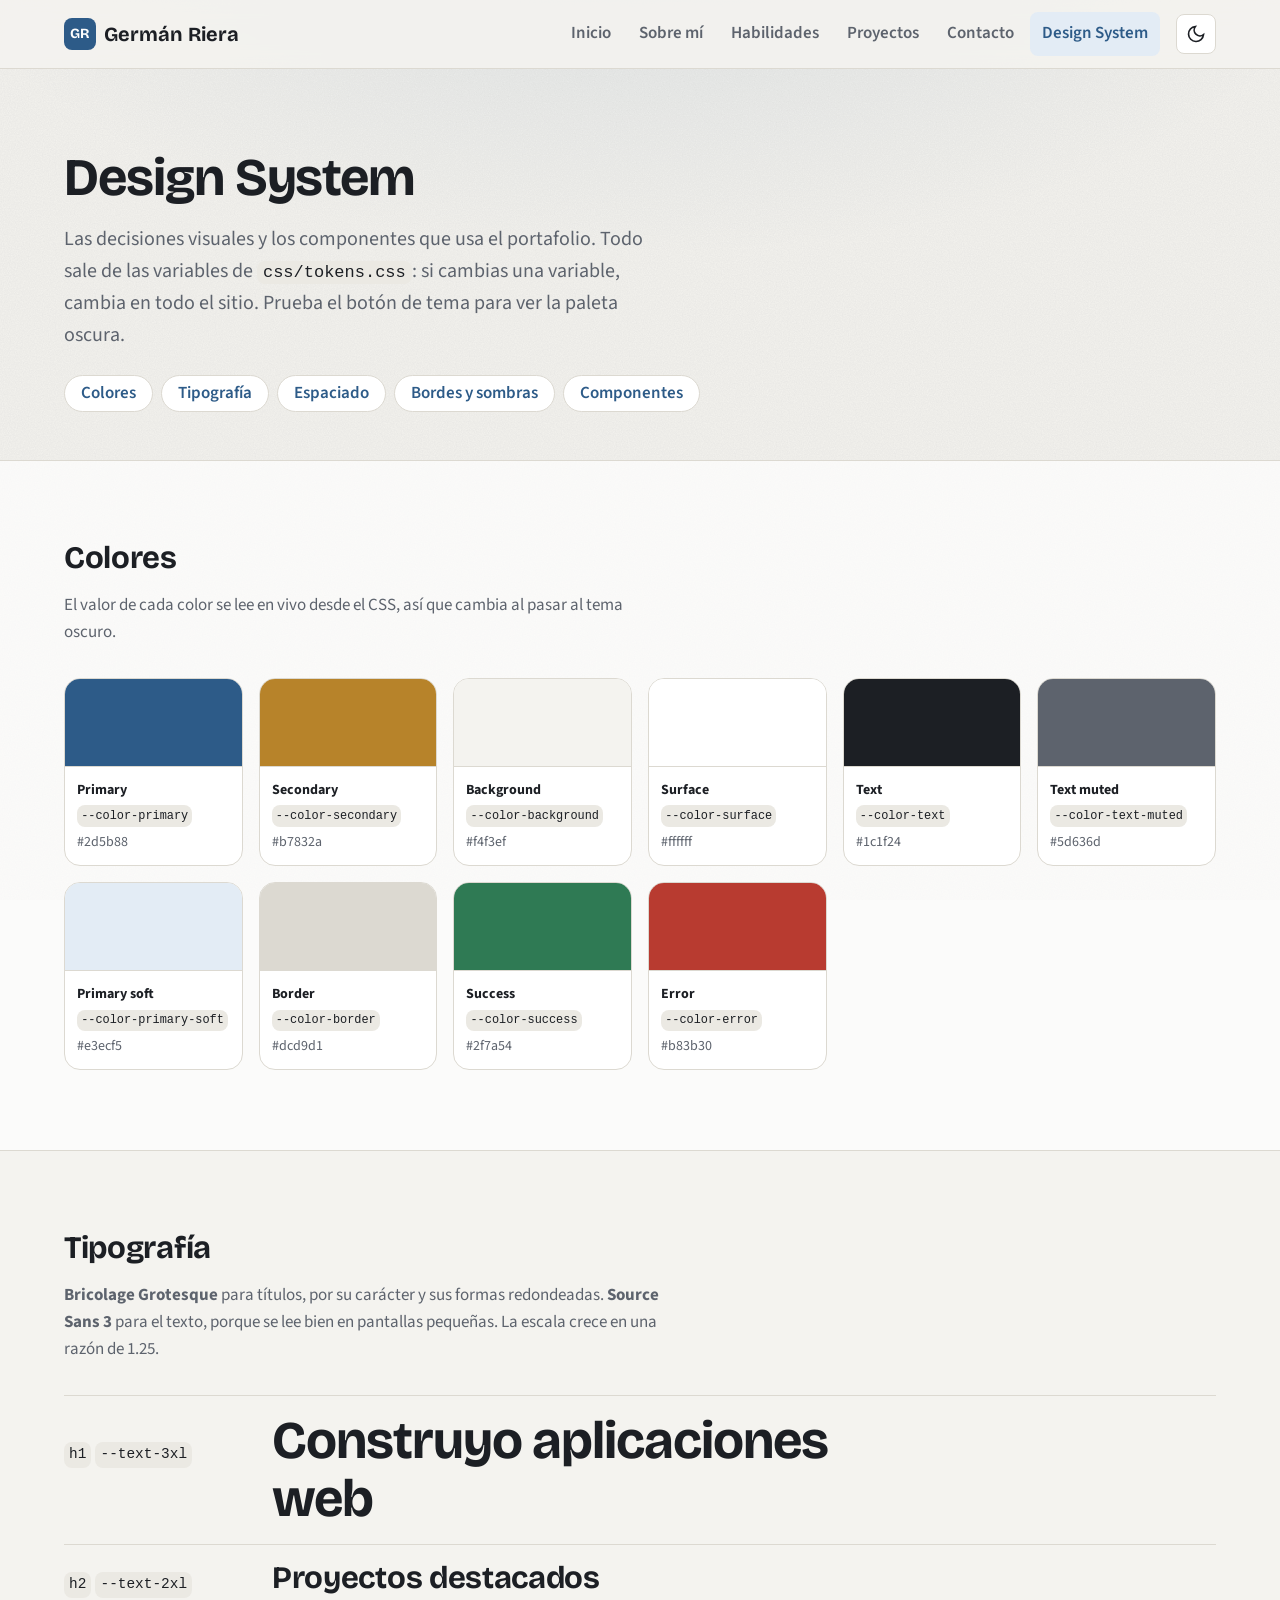
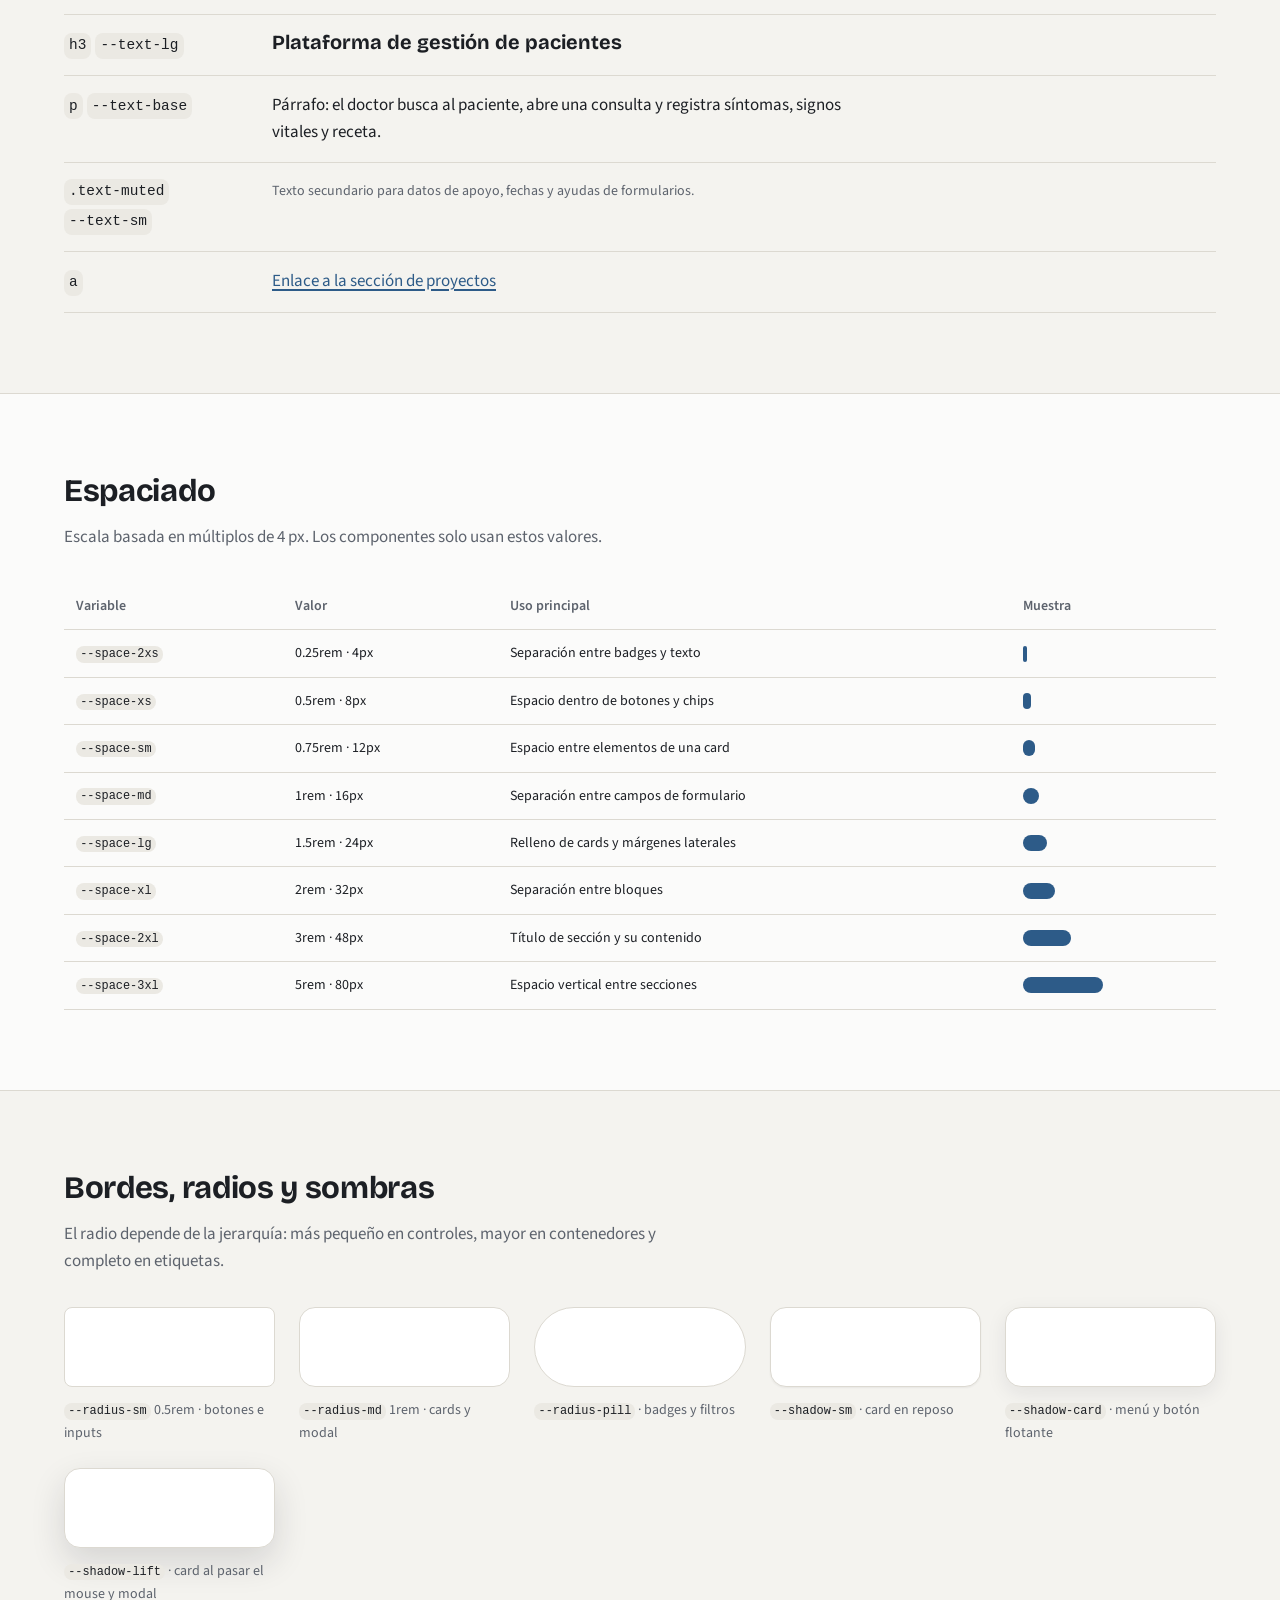
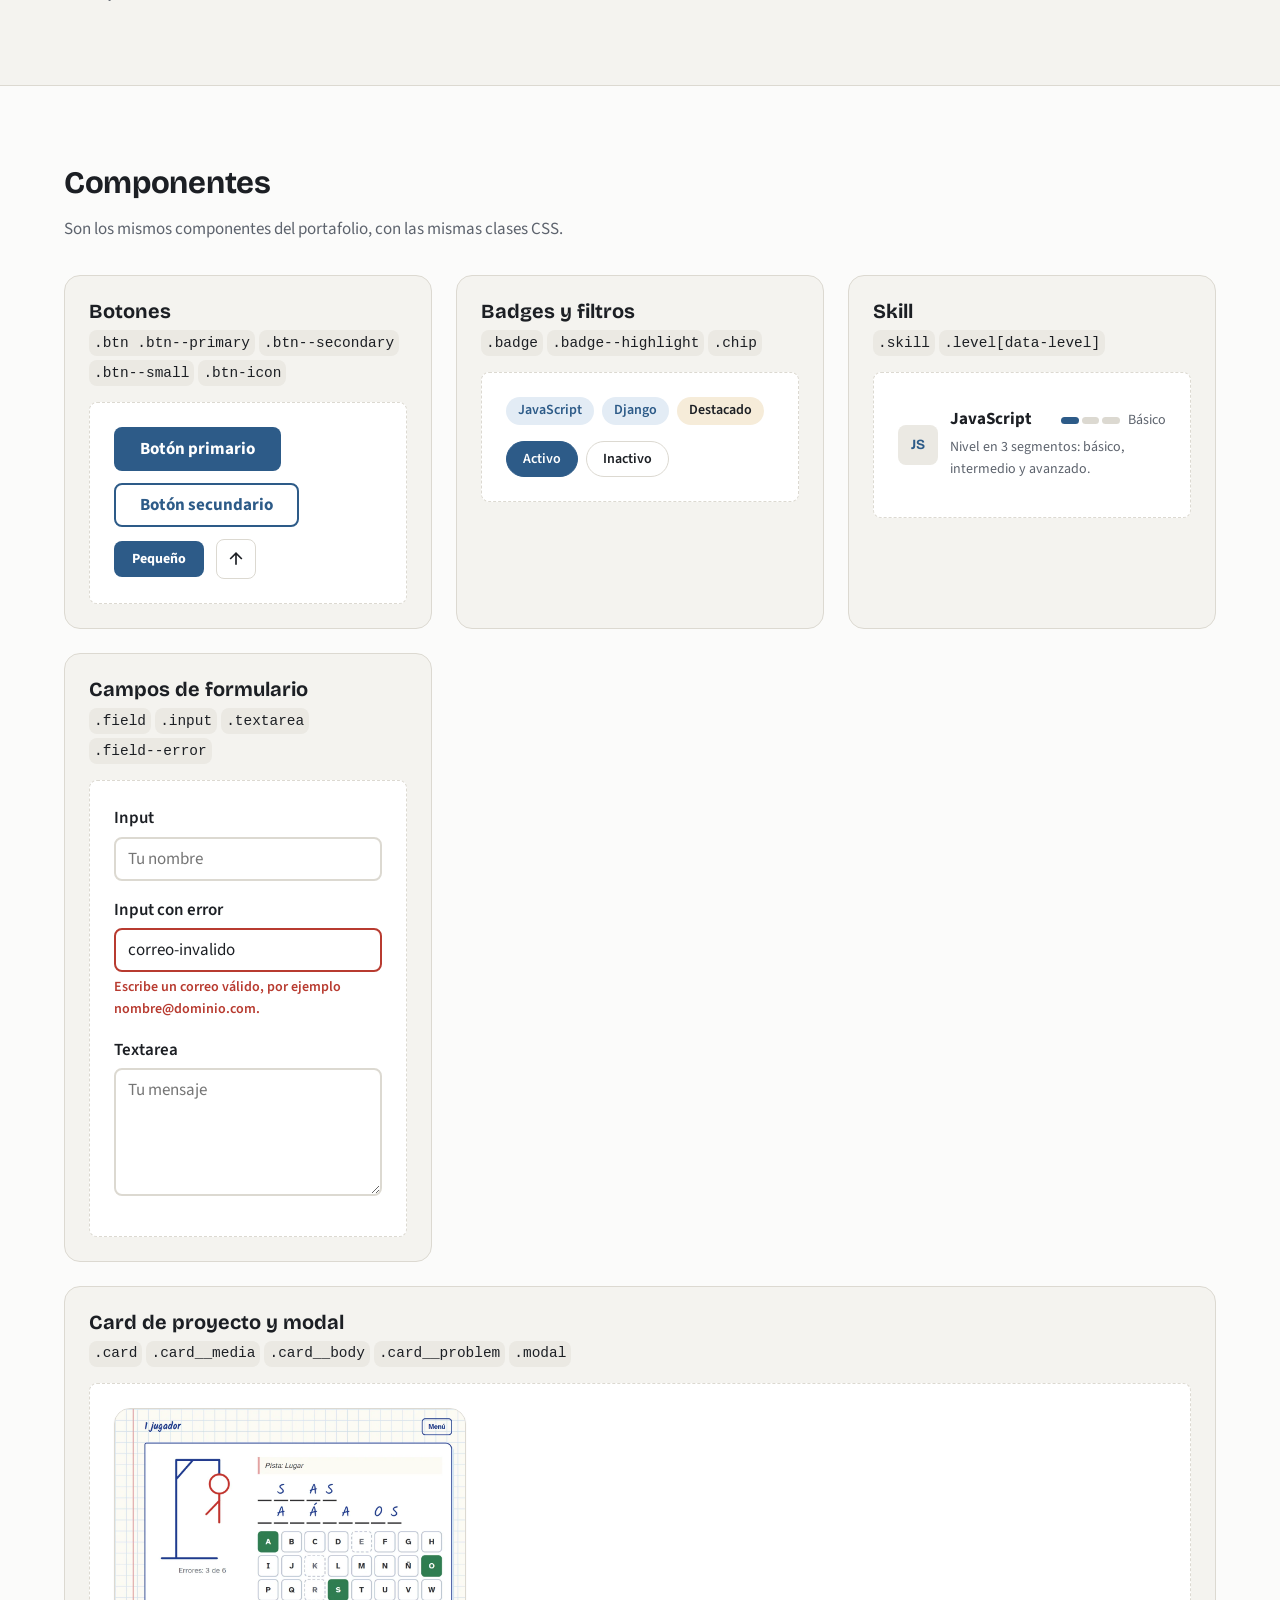
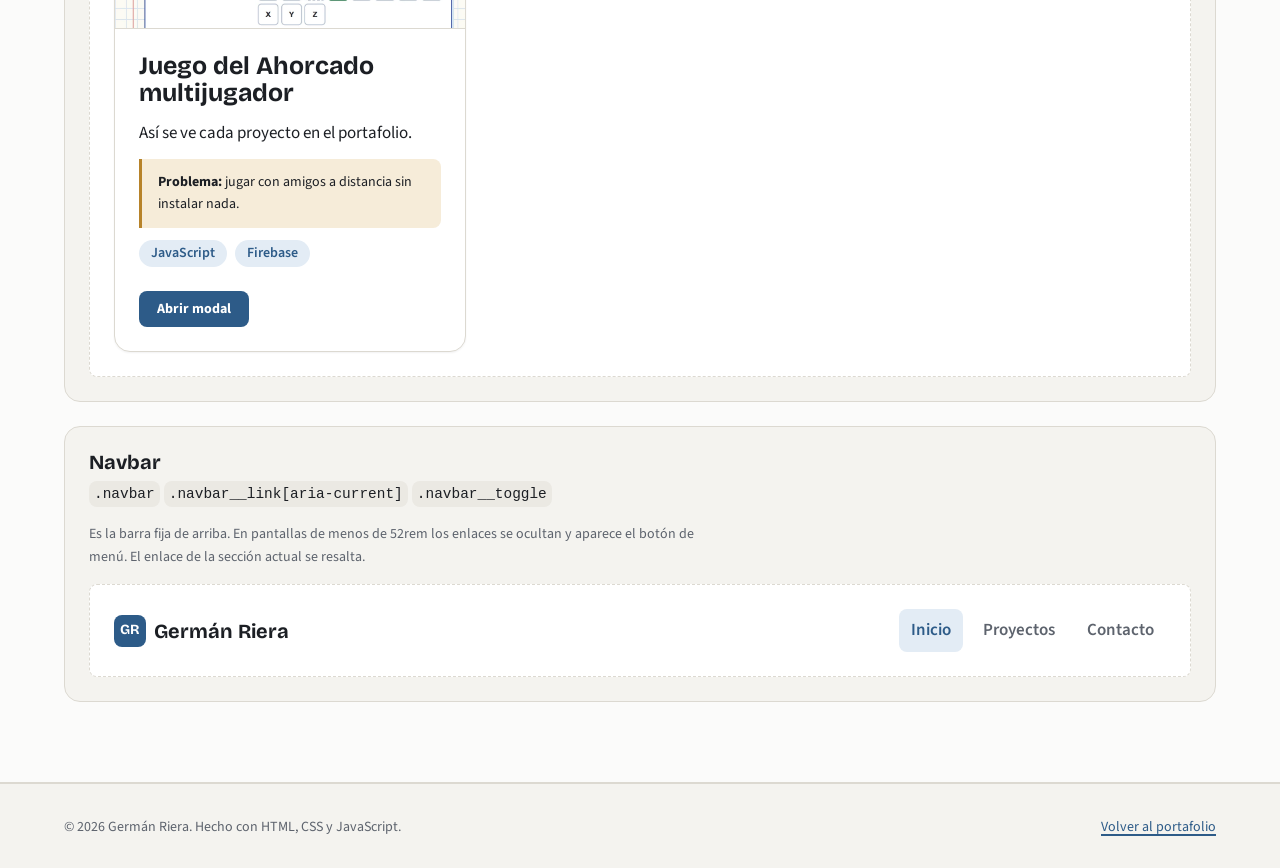
==== commit abe0e0a3: "Cambia la paleta a tema grafito y mejora la sección de contacto - Colores: nuevo tema oscuro "grafit" ====
--- a/design-system.html
+++ b/design-system.html
@@ -80,25 +80,25 @@
 
         <div class="swatches">
           <figure class="swatch"><div class="swatch__color" style="--swatch: var(--color-primary)"></div>
-            <figcaption><strong>Primary</strong><code>--color-primary</code><span data-token="--color-primary">#3346d3</span></figcaption></figure>
+            <figcaption><strong>Primary</strong><code>--color-primary</code><span data-token="--color-primary">#2d5b88</span></figcaption></figure>
           <figure class="swatch"><div class="swatch__color" style="--swatch: var(--color-secondary)"></div>
-            <figcaption><strong>Secondary</strong><code>--color-secondary</code><span data-token="--color-secondary">#f2a900</span></figcaption></figure>
+            <figcaption><strong>Secondary</strong><code>--color-secondary</code><span data-token="--color-secondary">#b7832a</span></figcaption></figure>
           <figure class="swatch"><div class="swatch__color" style="--swatch: var(--color-background)"></div>
-            <figcaption><strong>Background</strong><code>--color-background</code><span data-token="--color-background">#f5f6fa</span></figcaption></figure>
+            <figcaption><strong>Background</strong><code>--color-background</code><span data-token="--color-background">#f4f3ef</span></figcaption></figure>
           <figure class="swatch"><div class="swatch__color" style="--swatch: var(--color-surface)"></div>
             <figcaption><strong>Surface</strong><code>--color-surface</code><span data-token="--color-surface">#ffffff</span></figcaption></figure>
           <figure class="swatch"><div class="swatch__color" style="--swatch: var(--color-text)"></div>
-            <figcaption><strong>Text</strong><code>--color-text</code><span data-token="--color-text">#1a1d2e</span></figcaption></figure>
+            <figcaption><strong>Text</strong><code>--color-text</code><span data-token="--color-text">#1c1f24</span></figcaption></figure>
           <figure class="swatch"><div class="swatch__color" style="--swatch: var(--color-text-muted)"></div>
-            <figcaption><strong>Text muted</strong><code>--color-text-muted</code><span data-token="--color-text-muted">#5c6178</span></figcaption></figure>
+            <figcaption><strong>Text muted</strong><code>--color-text-muted</code><span data-token="--color-text-muted">#5d636d</span></figcaption></figure>
           <figure class="swatch"><div class="swatch__color" style="--swatch: var(--color-primary-soft)"></div>
-            <figcaption><strong>Primary soft</strong><code>--color-primary-soft</code><span data-token="--color-primary-soft">#e6e9ff</span></figcaption></figure>
+            <figcaption><strong>Primary soft</strong><code>--color-primary-soft</code><span data-token="--color-primary-soft">#e3ecf5</span></figcaption></figure>
           <figure class="swatch"><div class="swatch__color" style="--swatch: var(--color-border)"></div>
-            <figcaption><strong>Border</strong><code>--color-border</code><span data-token="--color-border">#d9dce8</span></figcaption></figure>
+            <figcaption><strong>Border</strong><code>--color-border</code><span data-token="--color-border">#dcd9d1</span></figcaption></figure>
           <figure class="swatch"><div class="swatch__color" style="--swatch: var(--color-success)"></div>
-            <figcaption><strong>Success</strong><code>--color-success</code><span data-token="--color-success">#1f7a4d</span></figcaption></figure>
+            <figcaption><strong>Success</strong><code>--color-success</code><span data-token="--color-success">#2f7a54</span></figcaption></figure>
           <figure class="swatch"><div class="swatch__color" style="--swatch: var(--color-error)"></div>
-            <figcaption><strong>Error</strong><code>--color-error</code><span data-token="--color-error">#c0362c</span></figcaption></figure>
+            <figcaption><strong>Error</strong><code>--color-error</code><span data-token="--color-error">#b83b30</span></figcaption></figure>
         </div>
       </div>
     </section>
--- a/css/tokens.css
+++ b/css/tokens.css
@@ -5,21 +5,29 @@
    ========================================================================== */
 
 :root {
-  /* ---------- Colores: tema claro ---------- */
-  --color-primary: #3346d3;          /* azul tinta: enlaces, botones, foco */
-  --color-primary-hover: #2636b0;
-  --color-primary-soft: #e6e9ff;     /* fondos suaves del color primario */
-  --color-secondary: #f2a900;        /* amarillo resaltador: detalles y énfasis */
-  --color-secondary-soft: #fff4d6;
-  --color-background: #f5f6fa;
+  /* ---------- Colores: tema claro ("papel") ---------- */
+  --color-primary: #2d5b88;          /* azul acero: enlaces, botones, foco */
+  --color-primary-hover: #22476c;
+  --color-primary-soft: #e3ecf5;     /* fondos suaves del color primario */
+  --color-secondary: #b7832a;        /* dorado: detalles y énfasis */
+  --color-secondary-soft: #f6ecd9;
+  --color-background: #f4f3ef;
   --color-surface: #ffffff;
-  --color-surface-alt: #eceef6;
-  --color-text: #1a1d2e;
-  --color-text-muted: #5c6178;
-  --color-border: #d9dce8;
+  --color-surface-alt: #ebe9e3;
+  --color-text: #1c1f24;
+  --color-text-muted: #5d636d;
+  --color-border: #dcd9d1;
   --color-on-primary: #ffffff;       /* texto sobre el color primario */
-  --color-success: #1f7a4d;
-  --color-error: #c0362c;
+  --color-success: #2f7a54;
+  --color-error: #b83b30;
+
+  /* ---------- Fondo de la página ----------
+     Una luz suave desde arriba (como un fondo de estudio fotográfico)
+     y una textura de grano muy sutil para que no se vea plano. */
+  --bg-glow:
+    radial-gradient(ellipse 80% 55% at 50% -10%, rgb(45 91 136 / 0.10), transparent 70%);
+  --bg-texture: url("data:image/svg+xml,%3Csvg xmlns='http://www.w3.org/2000/svg' width='160' height='160'%3E%3Cfilter id='n'%3E%3CfeTurbulence type='fractalNoise' baseFrequency='.85' numOctaves='3' stitchTiles='stitch'/%3E%3CfeColorMatrix values='0 0 0 0 0 0 0 0 0 0 0 0 0 0 0 0 0 0 .05 0'/%3E%3C/filter%3E%3Crect width='100%25' height='100%25' filter='url(%23n)'/%3E%3C/svg%3E");
+  --section-alt-opacity: 70%;        /* las secciones alternas dejan ver la luz del fondo */
 
   /* ---------- Tipografía ---------- */
   --font-display: "Bricolage Grotesque", "Segoe UI", system-ui, sans-serif;
@@ -32,7 +40,7 @@
   --text-xl: 1.5625rem;
   --text-2xl: 1.953rem;
   --text-3xl: clamp(2.2rem, 4vw + 1rem, 3.3rem);
-  --text-hero: clamp(2.8rem, 8vw + 0.5rem, 6rem);
+  --text-hero: clamp(2.4rem, 5vw + 0.75rem, 4.25rem);
 
   --weight-regular: 400;
   --weight-semibold: 600;
@@ -82,20 +90,28 @@
 /* ---------- Colores: tema oscuro ----------
    Se aplica al elegir "oscuro" con el botón (data-theme="dark"). */
 :root[data-theme="dark"] {
-  --color-primary: #8f9cff;
-  --color-primary-hover: #b0b9ff;
-  --color-primary-soft: #232a55;
-  --color-secondary: #ffc53d;
-  --color-secondary-soft: #3a3016;
-  --color-background: #12141f;
-  --color-surface: #1b1e2c;
-  --color-surface-alt: #242838;
-  --color-text: #e8eaf4;
-  --color-text-muted: #a3a8c0;
-  --color-border: #33384d;
-  --color-on-primary: #12141f;
-  --color-success: #6fd3a0;
-  --color-error: #ff8a80;
+  /* Tema "grafito": negro carbón con luz gris azulada, azul acero y dorado */
+  --color-primary: #8cb8e6;
+  --color-primary-hover: #b3d1f0;
+  --color-primary-soft: #1b2838;
+  --color-secondary: #e2b65c;
+  --color-secondary-soft: #342a17;
+  --color-background: #0e1013;
+  --color-surface: #171a1f;
+  --color-surface-alt: #1f2329;
+  --color-text: #eceef1;
+  --color-text-muted: #a0a7b2;
+  --color-border: #2c3139;
+  --color-on-primary: #0e1013;
+  --color-success: #7fd1a4;
+  --color-error: #ff8f84;
+
+  --bg-glow:
+    radial-gradient(ellipse 70% 55% at 50% -8%, rgb(128 146 176 / 0.24), transparent 70%),
+    radial-gradient(ellipse 45% 40% at 90% 35%, rgb(140 184 230 / 0.07), transparent 70%),
+    radial-gradient(ellipse 45% 40% at 5% 80%, rgb(226 182 92 / 0.04), transparent 70%);
+  --bg-texture: url("data:image/svg+xml,%3Csvg xmlns='http://www.w3.org/2000/svg' width='160' height='160'%3E%3Cfilter id='n'%3E%3CfeTurbulence type='fractalNoise' baseFrequency='.85' numOctaves='3' stitchTiles='stitch'/%3E%3CfeColorMatrix values='0 0 0 0 1 0 0 0 0 1 0 0 0 0 1 0 0 0 .045 0'/%3E%3C/filter%3E%3Crect width='100%25' height='100%25' filter='url(%23n)'/%3E%3C/svg%3E");
+  --section-alt-opacity: 55%;
 
   --shadow-sm: 0 1px 2px rgb(0 0 0 / 0.3);
   --shadow-card: 0 6px 20px rgb(0 0 0 / 0.35);
--- a/css/base.css
+++ b/css/base.css
@@ -21,7 +21,8 @@
 body {
   margin: 0;
   min-height: 100vh;
-  background: var(--color-background);
+  background: var(--bg-texture), var(--bg-glow), var(--color-background);
+  background-attachment: fixed;
   color: var(--color-text);
   font-family: var(--font-body);
   font-size: var(--text-base);
--- a/css/components.css
+++ b/css/components.css
@@ -485,7 +485,7 @@
 }
 
 .modal::backdrop {
-  background: rgb(18 20 31 / 0.6);
+  background: rgb(14 16 19 / 0.65);
 }
 
 .modal[open] {
--- a/css/layout.css
+++ b/css/layout.css
@@ -8,7 +8,7 @@
 }
 
 .section--alt {
-  background: var(--color-surface);
+  background: color-mix(in srgb, var(--color-surface) var(--section-alt-opacity), transparent);
   border-block: var(--border);
 }
 
@@ -103,6 +103,11 @@
 
 .about__text p {
   font-size: var(--text-lg);
+}
+
+/* El título va dentro de la columna izquierda para que el cuadro lateral quede a su altura */
+.about__text .section__header {
+  margin-bottom: var(--space-xl);
 }
 
 .about__aside {
@@ -238,6 +243,37 @@
   font-weight: var(--weight-semibold);
 }
 
+/* El correo es un botón (copia la dirección) pero se ve igual que los enlaces */
+.contact__copy {
+  overflow-wrap: anywhere;
+  display: flex;
+  align-items: center;
+  gap: var(--space-sm);
+  padding: 0;
+  border: 0;
+  background: none;
+  font: inherit;
+  font-weight: var(--weight-semibold);
+  color: var(--color-primary);
+  text-decoration: underline;
+  text-decoration-thickness: var(--border-width-strong);
+  text-underline-offset: 0.2em;
+  text-align: left;
+  cursor: pointer;
+}
+
+.contact__copy:hover {
+  color: var(--color-primary-hover);
+}
+
+.contact__copy-status {
+  display: block;
+  min-height: 1.25em;
+  margin-top: var(--space-xs);
+  font-size: var(--text-sm);
+  color: var(--color-success);
+}
+
 .contact__links svg {
   width: 1.4rem;
   height: 1.4rem;
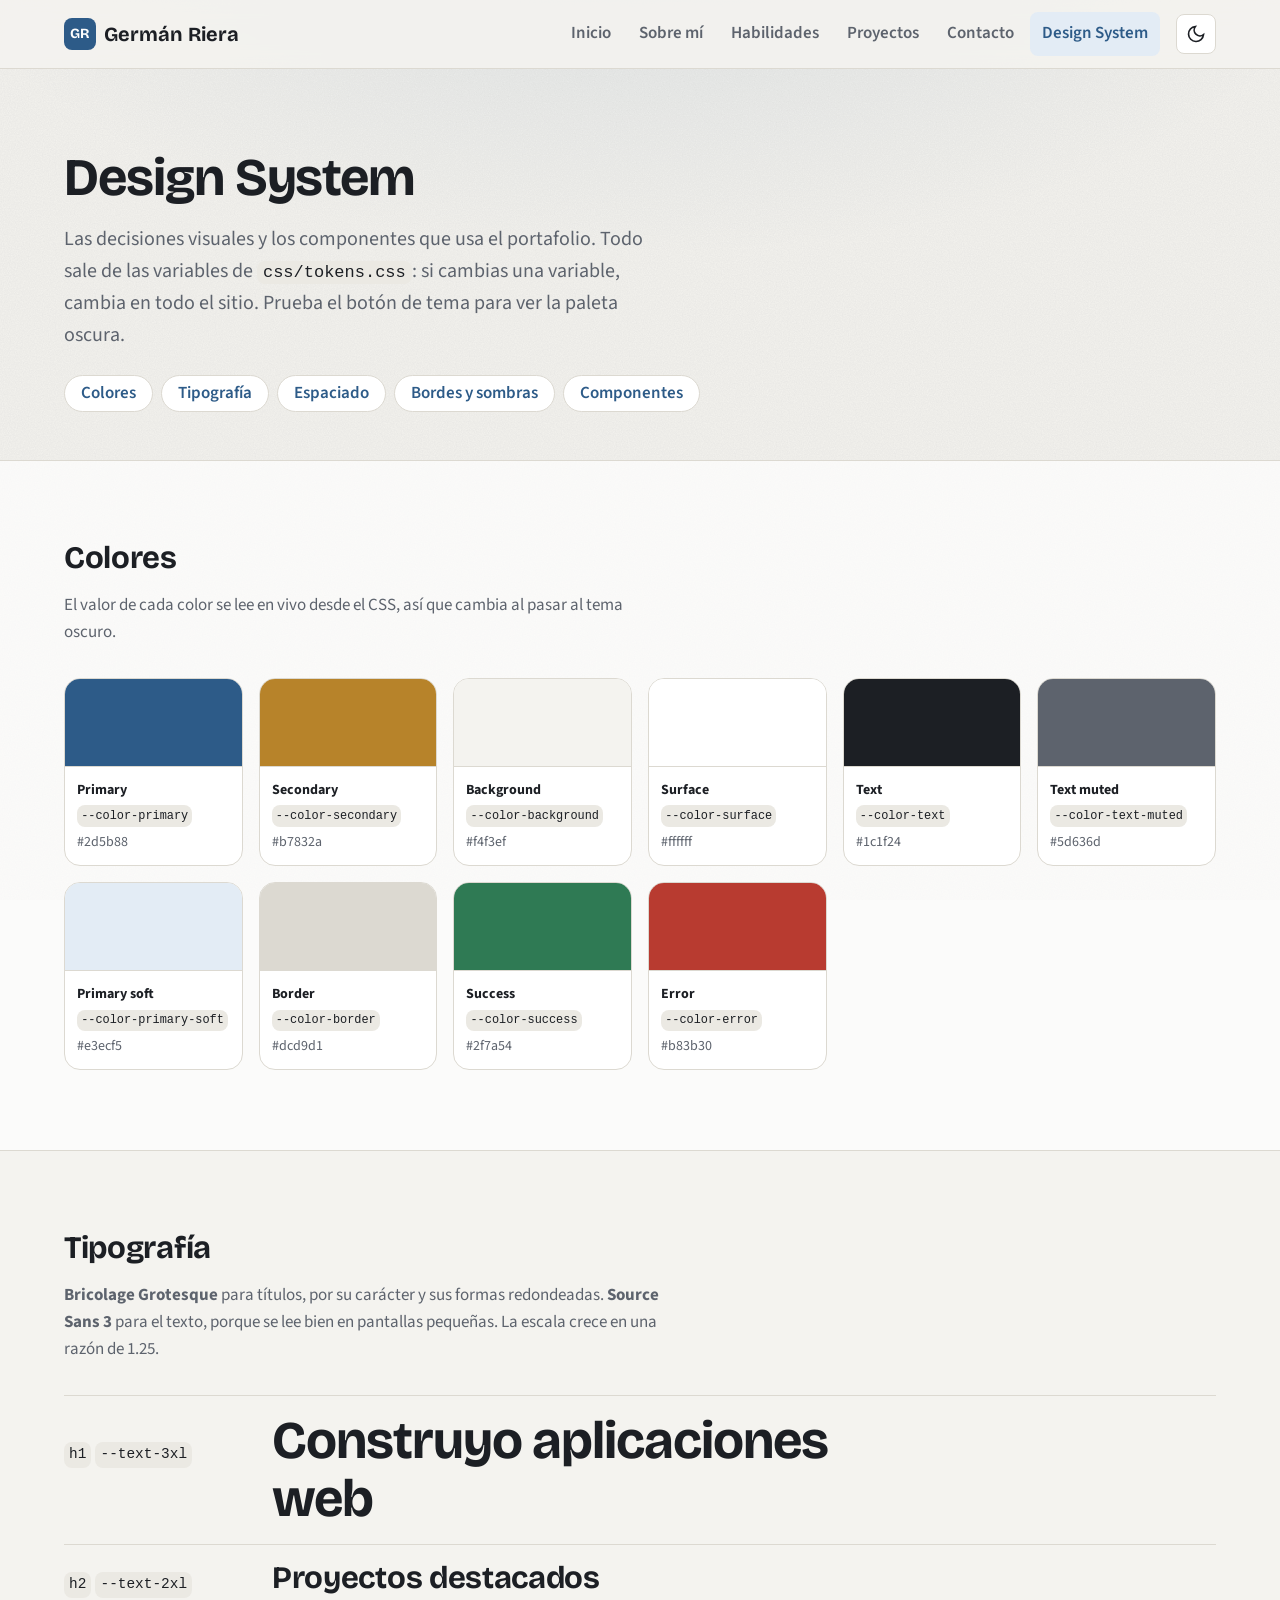
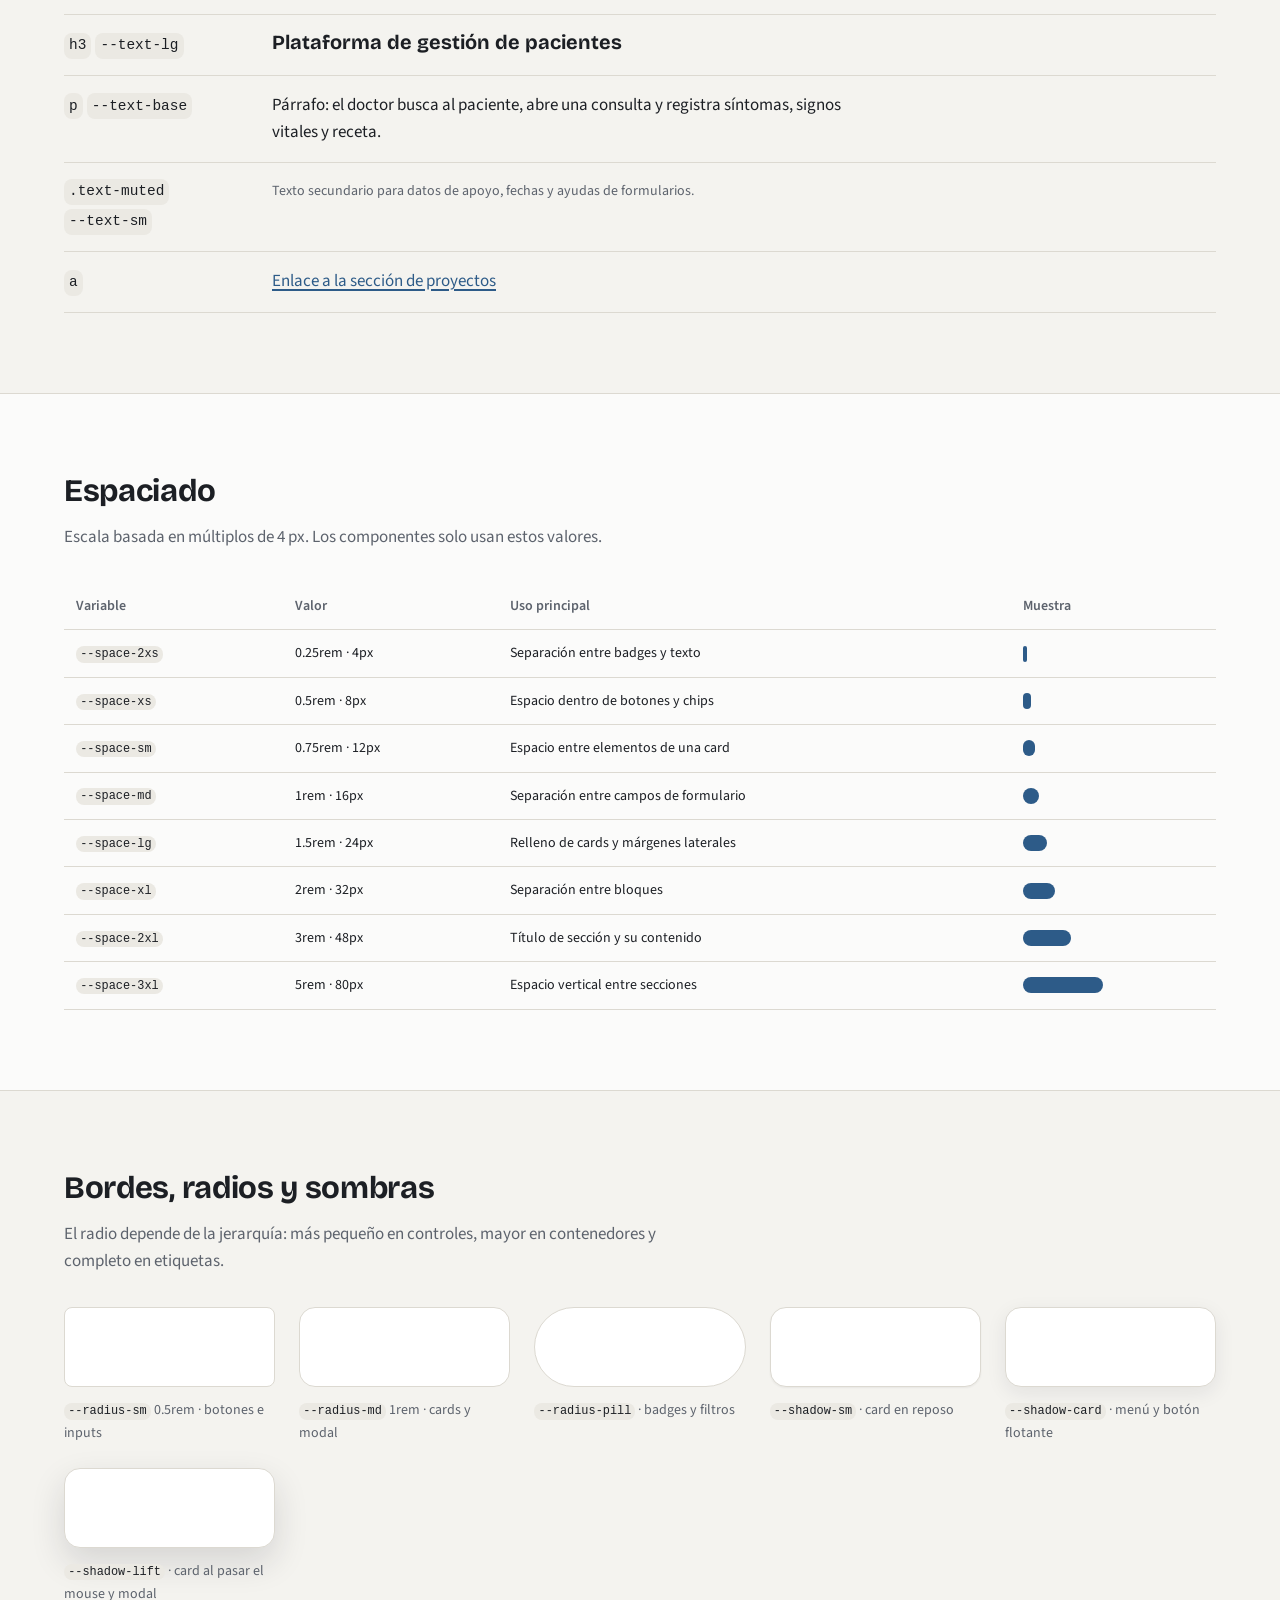
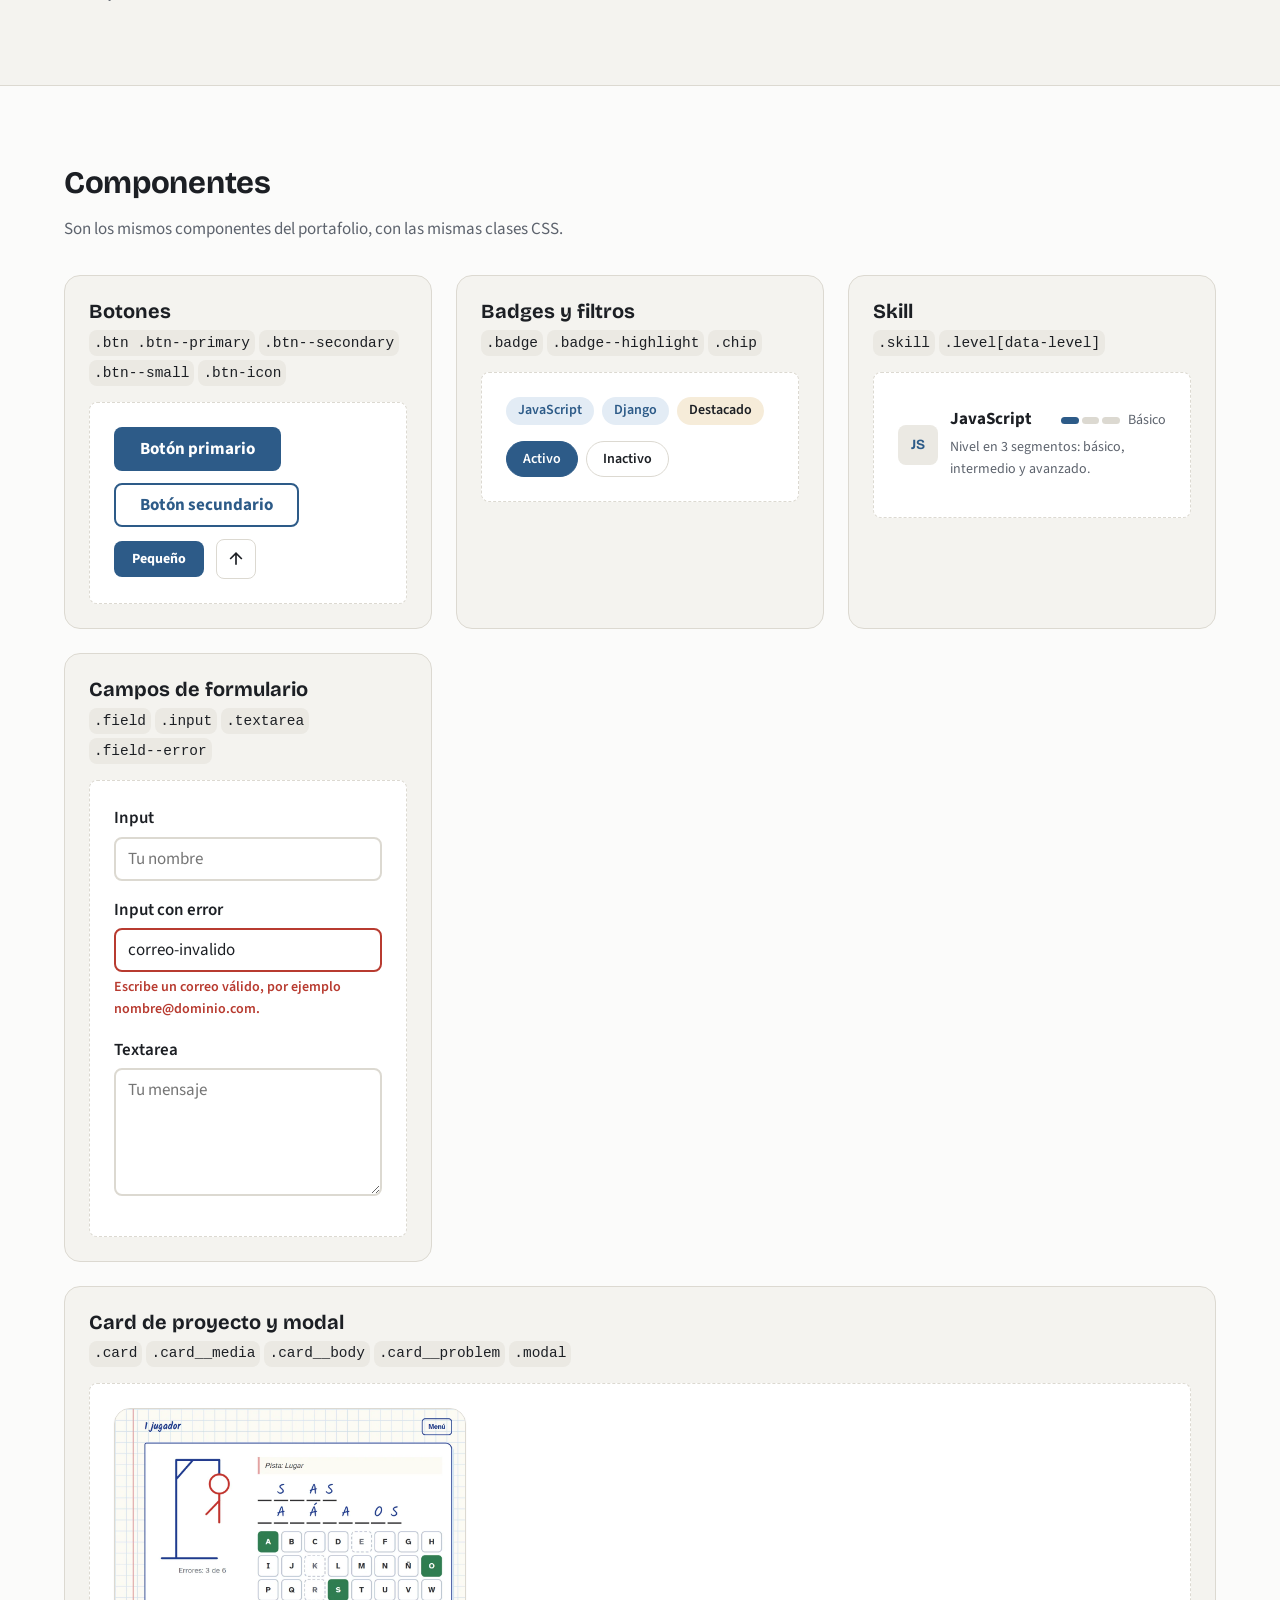
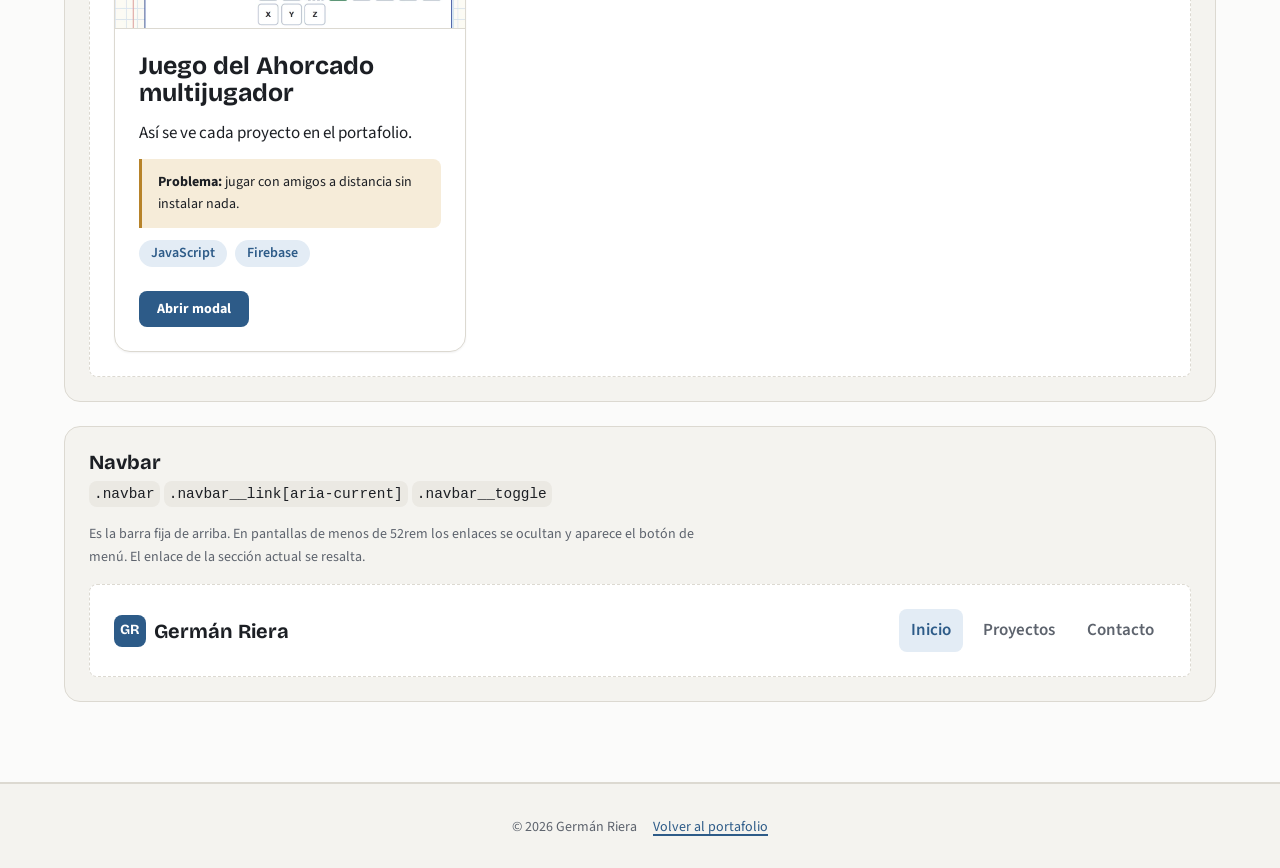
==== commit e466ef56: "Simplifica y centra el pie de página" ====
--- a/design-system.html
+++ b/design-system.html
@@ -72,7 +72,6 @@
       </div>
     </section>
 
-    <!-- ================= Colores ================= -->
     <section class="section section--alt" id="colores" aria-labelledby="titulo-colores">
       <div class="container">
         <h2 id="titulo-colores">Colores</h2>
@@ -103,7 +102,6 @@
       </div>
     </section>
 
-    <!-- ================= Tipografía ================= -->
     <section class="section" id="tipografia" aria-labelledby="titulo-tipografia">
       <div class="container">
         <h2 id="titulo-tipografia">Tipografía</h2>
@@ -142,7 +140,6 @@
       </div>
     </section>
 
-    <!-- ================= Espaciado ================= -->
     <section class="section section--alt" id="espaciado" aria-labelledby="titulo-espaciado">
       <div class="container">
         <h2 id="titulo-espaciado">Espaciado</h2>
@@ -167,7 +164,6 @@
       </div>
     </section>
 
-    <!-- ================= Bordes y sombras ================= -->
     <section class="section" id="bordes" aria-labelledby="titulo-bordes">
       <div class="container">
         <h2 id="titulo-bordes">Bordes, radios y sombras</h2>
@@ -183,7 +179,6 @@
       </div>
     </section>
 
-    <!-- ================= Componentes ================= -->
     <section class="section section--alt" id="componentes" aria-labelledby="titulo-componentes">
       <div class="container">
         <h2 id="titulo-componentes">Componentes</h2>
@@ -303,7 +298,7 @@
 
   <footer class="footer">
     <div class="footer__inner container">
-      <p>© <span data-year>2026</span> Germán Riera. Hecho con HTML, CSS y JavaScript.</p>
+      <p>© <span data-year>2026</span> Germán Riera</p>
       <p><a href="index.html">Volver al portafolio</a></p>
     </div>
   </footer>
--- a/css/tokens.css
+++ b/css/tokens.css
@@ -1,15 +1,8 @@
-/* ==========================================================================
-   tokens.css — Sistema visual del portafolio
-   Todas las decisiones de diseño viven aquí como CSS Custom Properties.
-   El resto de archivos CSS SOLO usa estas variables.
-   ========================================================================== */
-
 :root {
-  /* ---------- Colores: tema claro ("papel") ---------- */
-  --color-primary: #2d5b88;          /* azul acero: enlaces, botones, foco */
+  --color-primary: #2d5b88;
   --color-primary-hover: #22476c;
-  --color-primary-soft: #e3ecf5;     /* fondos suaves del color primario */
-  --color-secondary: #b7832a;        /* dorado: detalles y énfasis */
+  --color-primary-soft: #e3ecf5;
+  --color-secondary: #b7832a;
   --color-secondary-soft: #f6ecd9;
   --color-background: #f4f3ef;
   --color-surface: #ffffff;
@@ -17,23 +10,18 @@
   --color-text: #1c1f24;
   --color-text-muted: #5d636d;
   --color-border: #dcd9d1;
-  --color-on-primary: #ffffff;       /* texto sobre el color primario */
+  --color-on-primary: #ffffff;
   --color-success: #2f7a54;
   --color-error: #b83b30;
 
-  /* ---------- Fondo de la página ----------
-     Una luz suave desde arriba (como un fondo de estudio fotográfico)
-     y una textura de grano muy sutil para que no se vea plano. */
   --bg-glow:
     radial-gradient(ellipse 80% 55% at 50% -10%, rgb(45 91 136 / 0.10), transparent 70%);
   --bg-texture: url("data:image/svg+xml,%3Csvg xmlns='http://www.w3.org/2000/svg' width='160' height='160'%3E%3Cfilter id='n'%3E%3CfeTurbulence type='fractalNoise' baseFrequency='.85' numOctaves='3' stitchTiles='stitch'/%3E%3CfeColorMatrix values='0 0 0 0 0 0 0 0 0 0 0 0 0 0 0 0 0 0 .05 0'/%3E%3C/filter%3E%3Crect width='100%25' height='100%25' filter='url(%23n)'/%3E%3C/svg%3E");
-  --section-alt-opacity: 70%;        /* las secciones alternas dejan ver la luz del fondo */
+  --section-alt-opacity: 70%;
 
-  /* ---------- Tipografía ---------- */
   --font-display: "Bricolage Grotesque", "Segoe UI", system-ui, sans-serif;
   --font-body: "Source Sans 3", "Segoe UI", system-ui, -apple-system, sans-serif;
 
-  /* Escala tipográfica (razón 1.25) */
   --text-sm: 0.875rem;
   --text-base: 1.0625rem;
   --text-lg: 1.25rem;
@@ -48,38 +36,33 @@
   --leading-tight: 1.1;
   --leading-normal: 1.6;
 
-  /* ---------- Espaciado (escala base 4px) ---------- */
-  --space-2xs: 0.25rem;  /*  4px */
-  --space-xs: 0.5rem;    /*  8px */
-  --space-sm: 0.75rem;   /* 12px */
-  --space-md: 1rem;      /* 16px */
-  --space-lg: 1.5rem;    /* 24px */
-  --space-xl: 2rem;      /* 32px */
-  --space-2xl: 3rem;     /* 48px */
-  --space-3xl: 5rem;     /* 80px */
+  --space-2xs: 0.25rem;
+  --space-xs: 0.5rem;
+  --space-sm: 0.75rem;
+  --space-md: 1rem;
+  --space-lg: 1.5rem;
+  --space-xl: 2rem;
+  --space-2xl: 3rem;
+  --space-3xl: 5rem;
 
-  /* ---------- Bordes y radios ---------- */
   --border-width: 1px;
   --border-width-strong: 2px;
   --border: var(--border-width) solid var(--color-border);
-  --radius-sm: 0.5rem;   /* botones, inputs */
-  --radius-md: 1rem;     /* cards */
-  --radius-pill: 999px;  /* badges, filtros */
+  --radius-sm: 0.5rem;
+  --radius-md: 1rem;
+  --radius-pill: 999px;
 
-  /* ---------- Sombras ---------- */
   --shadow-sm: 0 1px 2px rgb(26 29 46 / 0.06);
   --shadow-card: 0 6px 20px rgb(26 29 46 / 0.08);
   --shadow-lift: 0 14px 34px rgb(26 29 46 / 0.14);
 
-  /* ---------- Tamaños ---------- */
   --container-max: 72rem;
-  --reading-max: 38rem;          /* ancho cómodo para leer párrafos */
+  --reading-max: 38rem;
   --header-height: 4.25rem;
   --avatar-size: clamp(11rem, 22vw, 17rem);
   --icon-size: 2.5rem;
-  --control-height: 2.75rem;     /* altura mínima táctil de botones e inputs */
+  --control-height: 2.75rem;
 
-  /* ---------- Movimiento ---------- */
   --duration-fast: 150ms;
   --duration-base: 250ms;
   --ease-out: cubic-bezier(0.2, 0.8, 0.2, 1);
@@ -87,10 +70,7 @@
   color-scheme: light;
 }
 
-/* ---------- Colores: tema oscuro ----------
-   Se aplica al elegir "oscuro" con el botón (data-theme="dark"). */
 :root[data-theme="dark"] {
-  /* Tema "grafito": negro carbón con luz gris azulada, azul acero y dorado */
   --color-primary: #8cb8e6;
   --color-primary-hover: #b3d1f0;
   --color-primary-soft: #1b2838;
@@ -120,7 +100,6 @@
   color-scheme: dark;
 }
 
-/* Quien pide menos movimiento en su sistema no ve animaciones */
 @media (prefers-reduced-motion: reduce) {
   :root {
     --duration-fast: 0ms;
--- a/css/base.css
+++ b/css/base.css
@@ -1,7 +1,3 @@
-/* ==========================================================================
-   base.css — Reset, tipografía y utilidades generales
-   ========================================================================== */
-
 *,
 *::before,
 *::after {
@@ -38,7 +34,6 @@
   height: auto;
 }
 
-/* ---------- Encabezados ---------- */
 h1, h2, h3, h4 {
   font-family: var(--font-display);
   font-weight: var(--weight-bold);
@@ -57,7 +52,6 @@
   max-width: var(--reading-max);
 }
 
-/* ---------- Enlaces ---------- */
 a {
   color: var(--color-primary);
   text-decoration-thickness: var(--border-width-strong);
@@ -68,14 +62,12 @@
   color: var(--color-primary-hover);
 }
 
-/* ---------- Foco visible para navegar con teclado ---------- */
 :focus-visible {
   outline: 3px solid var(--color-secondary);
   outline-offset: 3px;
   border-radius: var(--radius-sm);
 }
 
-/* ---------- Utilidades ---------- */
 .container {
   width: min(100% - 2 * var(--space-lg), var(--container-max));
   margin-inline: auto;
@@ -89,7 +81,6 @@
   font-size: var(--text-sm);
 }
 
-/* Oculta visualmente pero lo mantiene para lectores de pantalla */
 .sr-only {
   position: absolute;
   width: 1px;
@@ -102,7 +93,6 @@
   border: 0;
 }
 
-/* Enlace para saltar directo al contenido con el teclado */
 .skip-link {
   position: absolute;
   left: var(--space-md);
--- a/css/components.css
+++ b/css/components.css
@@ -1,11 +1,3 @@
-/* ==========================================================================
-   components.css — Componentes reutilizables
-   Cada componente se documenta en design-system.html.
-   ========================================================================== */
-
-/* --------------------------------------------------------------------------
-   Navbar
-   -------------------------------------------------------------------------- */
 .navbar {
   position: sticky;
   top: 0;
@@ -69,7 +61,6 @@
   background: var(--color-surface-alt);
 }
 
-/* Sección o página actual (lo marca js/navegacion.js) */
 .navbar__link[aria-current="true"],
 .navbar__link[aria-current="page"] {
   color: var(--color-primary);
@@ -77,10 +68,9 @@
 }
 
 .navbar .navbar__toggle {
-  display: none;  /* solo aparece en pantallas pequeñas */
-}
-
-/* Menú móvil: debajo de 52rem los enlaces se abren con el botón */
+  display: none;
+}
+
 @media (max-width: 52rem) {
   .navbar .navbar__toggle {
     display: inline-grid;
@@ -109,9 +99,6 @@
   }
 }
 
-/* --------------------------------------------------------------------------
-   Botones
-   -------------------------------------------------------------------------- */
 .btn {
   display: inline-flex;
   align-items: center;
@@ -162,7 +149,6 @@
   font-size: var(--text-sm);
 }
 
-/* Botón cuadrado solo con ícono (tema, menú, volver arriba) */
 .btn-icon {
   display: inline-grid;
   place-items: center;
@@ -187,14 +173,10 @@
   height: 1.25rem;
 }
 
-/* El ícono de sol/luna cambia según el tema */
 .theme-toggle .icon-sun { display: none; }
 :root[data-theme="dark"] .theme-toggle .icon-sun { display: block; }
 :root[data-theme="dark"] .theme-toggle .icon-moon { display: none; }
 
-/* --------------------------------------------------------------------------
-   Badge (tecnologías)
-   -------------------------------------------------------------------------- */
 .badge-list {
   display: flex;
   flex-wrap: wrap;
@@ -220,9 +202,6 @@
   color: var(--color-text);
 }
 
-/* --------------------------------------------------------------------------
-   Skill: nombre, nivel (3 segmentos) y descripción
-   -------------------------------------------------------------------------- */
 .skill {
   display: grid;
   grid-template-columns: auto 1fr;
@@ -272,7 +251,6 @@
   color: var(--color-text-muted);
 }
 
-/* Nivel: 3 segmentos. data-level = 1 (básico), 2 (intermedio), 3 (avanzado) */
 .level {
   display: inline-flex;
   align-items: center;
@@ -299,9 +277,6 @@
   background: var(--color-primary);
 }
 
-/* --------------------------------------------------------------------------
-   Card de proyecto
-   -------------------------------------------------------------------------- */
 .card {
   display: flex;
   flex-direction: column;
@@ -366,14 +341,10 @@
   padding-top: var(--space-sm);
 }
 
-/* Estado oculto por el filtro de proyectos */
 .card[hidden] {
   display: none;
 }
 
-/* --------------------------------------------------------------------------
-   Filtros (chips)
-   -------------------------------------------------------------------------- */
 .filters {
   display: flex;
   flex-wrap: wrap;
@@ -405,9 +376,6 @@
   color: var(--color-on-primary);
 }
 
-/* --------------------------------------------------------------------------
-   Campos de formulario
-   -------------------------------------------------------------------------- */
 .field {
   display: flex;
   flex-direction: column;
@@ -470,9 +438,6 @@
 .form-status--success { color: var(--color-success); }
 .form-status--error { color: var(--color-error); }
 
-/* --------------------------------------------------------------------------
-   Modal (usa el elemento <dialog>)
-   -------------------------------------------------------------------------- */
 .modal {
   width: min(100% - 2 * var(--space-md), 44rem);
   max-height: calc(100vh - 2 * var(--space-xl));
@@ -534,9 +499,6 @@
   padding-left: var(--space-lg);
 }
 
-/* --------------------------------------------------------------------------
-   Botón volver arriba
-   -------------------------------------------------------------------------- */
 .back-to-top {
   position: fixed;
   right: var(--space-lg);
@@ -555,9 +517,6 @@
   transform: none;
 }
 
-/* --------------------------------------------------------------------------
-   Avatar
-   -------------------------------------------------------------------------- */
 .avatar {
   margin: 0;
   justify-self: center;
--- a/css/layout.css
+++ b/css/layout.css
@@ -1,8 +1,3 @@
-/* ==========================================================================
-   layout.css — Distribución de cada sección de la página
-   ========================================================================== */
-
-/* ---------- Secciones ---------- */
 .section {
   padding-block: var(--space-3xl);
 }
@@ -21,7 +16,6 @@
   font-size: var(--text-lg);
 }
 
-/* ---------- Hero / Inicio ---------- */
 .hero {
   padding-block: var(--space-3xl) var(--space-2xl);
 }
@@ -39,7 +33,6 @@
   color: var(--color-text-muted);
 }
 
-/* El nombre aparece letra por letra sobre sus guiones, como en el ahorcado */
 .hero__name {
   font-size: var(--text-hero);
   line-height: 1;
@@ -93,7 +86,6 @@
   margin-top: var(--space-xl);
 }
 
-/* ---------- Sobre mí ---------- */
 .about__grid {
   display: grid;
   grid-template-columns: minmax(0, 1.4fr) minmax(0, 1fr);
@@ -105,7 +97,6 @@
   font-size: var(--text-lg);
 }
 
-/* El título va dentro de la columna izquierda para que el cuadro lateral quede a su altura */
 .about__text .section__header {
   margin-bottom: var(--space-xl);
 }
@@ -125,7 +116,6 @@
   margin-top: var(--space-xl);
 }
 
-/* Línea de tiempo de formación (sí es una secuencia) */
 .timeline {
   list-style: none;
   margin: 0;
@@ -165,7 +155,6 @@
   font-weight: var(--weight-bold);
 }
 
-/* ---------- Habilidades ---------- */
 .skills__grid {
   display: grid;
   grid-template-columns: repeat(auto-fit, minmax(min(100%, 26rem), 1fr));
@@ -199,7 +188,6 @@
   font-size: var(--text-sm);
 }
 
-/* ---------- Proyectos ---------- */
 .projects__grid {
   display: grid;
   grid-template-columns: repeat(auto-fill, minmax(min(100%, 20rem), 1fr));
@@ -212,7 +200,6 @@
   color: var(--color-text-muted);
 }
 
-/* ---------- Contacto ---------- */
 .contact__grid {
   display: grid;
   grid-template-columns: minmax(0, 1.3fr) minmax(0, 1fr);
@@ -236,14 +223,13 @@
 }
 
 .contact__links a {
-  overflow-wrap: anywhere;   /* los enlaces largos no se salen en teléfonos */
+  overflow-wrap: anywhere;
   display: flex;
   align-items: center;
   gap: var(--space-sm);
   font-weight: var(--weight-semibold);
 }
 
-/* El correo es un botón (copia la dirección) pero se ve igual que los enlaces */
 .contact__copy {
   overflow-wrap: anywhere;
   display: flex;
@@ -280,7 +266,6 @@
   flex-shrink: 0;
 }
 
-/* ---------- Footer ---------- */
 .footer {
   padding-block: var(--space-xl);
   border-top: var(--border);
@@ -291,7 +276,8 @@
 .footer__inner {
   display: flex;
   flex-wrap: wrap;
-  justify-content: space-between;
+  justify-content: center;
+  text-align: center;
   gap: var(--space-md);
 }
 
@@ -299,11 +285,6 @@
   margin: 0;
 }
 
-/* ==========================================================================
-   Responsive
-   ========================================================================== */
-
-/* Tablets */
 @media (max-width: 60rem) {
   .about__grid,
   .contact__grid {
@@ -311,7 +292,6 @@
   }
 }
 
-/* Teléfonos */
 @media (max-width: 40rem) {
   .section {
     padding-block: var(--space-2xl);
@@ -326,7 +306,6 @@
     gap: var(--space-xl);
   }
 
-  /* En el teléfono la foto va primero */
   .hero__grid .avatar {
     order: -1;
     justify-self: start;
--- a/css/design-system.css
+++ b/css/design-system.css
@@ -1,8 +1,3 @@
-/* ==========================================================================
-   design-system.css — Estilos exclusivos de la página Design System
-   (muestras de color, escala de espaciado y marcos de los componentes)
-   ========================================================================== */
-
 .ds-intro {
   padding-bottom: var(--space-2xl);
 }
@@ -36,7 +31,6 @@
   color: var(--color-text);
 }
 
-/* ---------- Colores ---------- */
 .swatches {
   display: grid;
   grid-template-columns: repeat(auto-fill, minmax(min(100%, 11rem), 1fr));
@@ -74,7 +68,6 @@
   font-variant-numeric: tabular-nums;
 }
 
-/* ---------- Tipografía ---------- */
 .type-specimens {
   margin-top: var(--space-xl);
   border-top: var(--border);
@@ -99,7 +92,6 @@
   gap: var(--space-2xs);
 }
 
-/* Muestras con el mismo estilo que h1, h2 y h3 sin romper la jerarquía de la página */
 .type-sample {
   font-family: var(--font-display);
   font-weight: var(--weight-bold);
@@ -110,7 +102,6 @@
 .type-sample--h2 { font-size: var(--text-2xl); letter-spacing: -0.01em; }
 .type-sample--h3 { font-size: var(--text-lg); }
 
-/* ---------- Espaciado ---------- */
 .space-table {
   width: 100%;
   margin-top: var(--space-xl);
@@ -138,7 +129,6 @@
   background: var(--color-primary);
 }
 
-/* ---------- Bordes y sombras ---------- */
 .token-demos {
   display: grid;
   grid-template-columns: repeat(auto-fill, minmax(min(100%, 13rem), 1fr));
@@ -163,7 +153,6 @@
   color: var(--color-text-muted);
 }
 
-/* ---------- Componentes ---------- */
 .component-grid {
   display: grid;
   grid-template-columns: repeat(auto-fit, minmax(min(100%, 22rem), 1fr));
@@ -215,7 +204,6 @@
   max-width: 22rem;
 }
 
-/* La navbar de muestra no es fija ni se oculta en móvil */
 .ds-navbar-demo {
   overflow-x: auto;
 }
